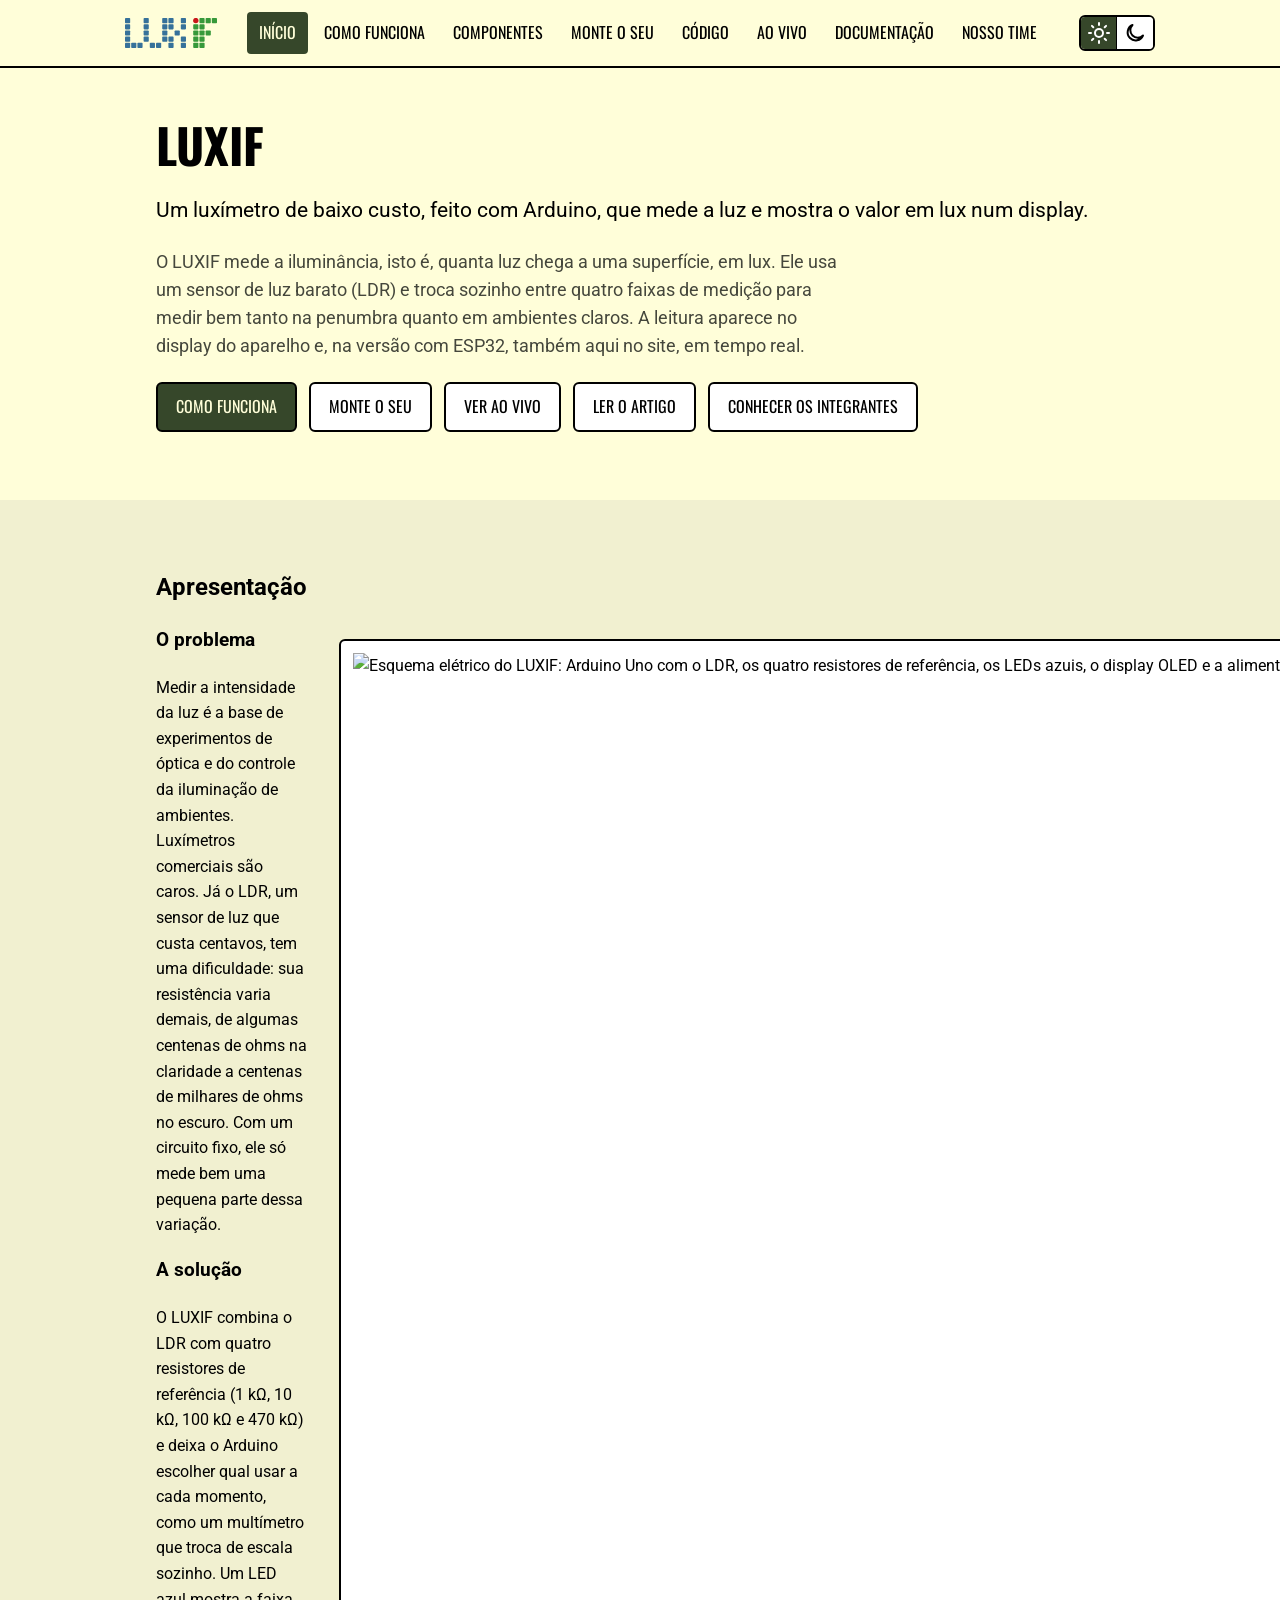
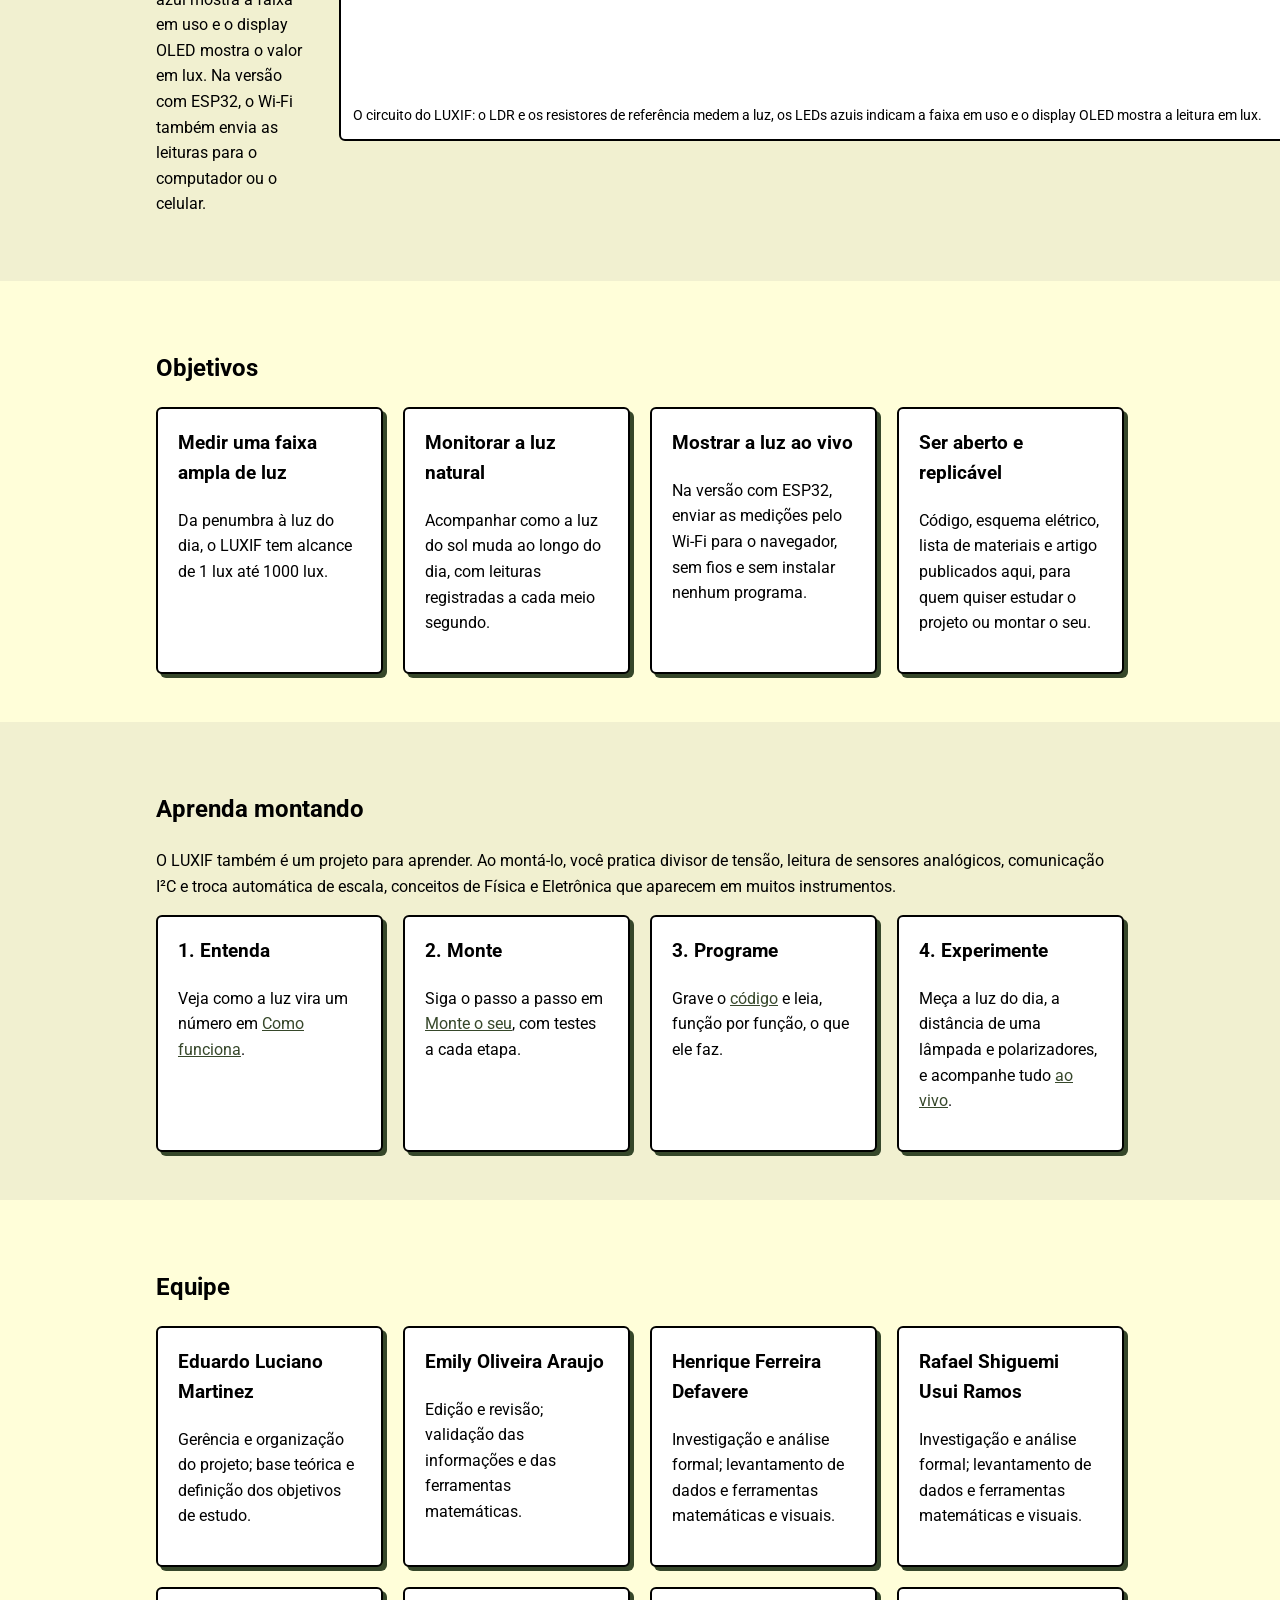
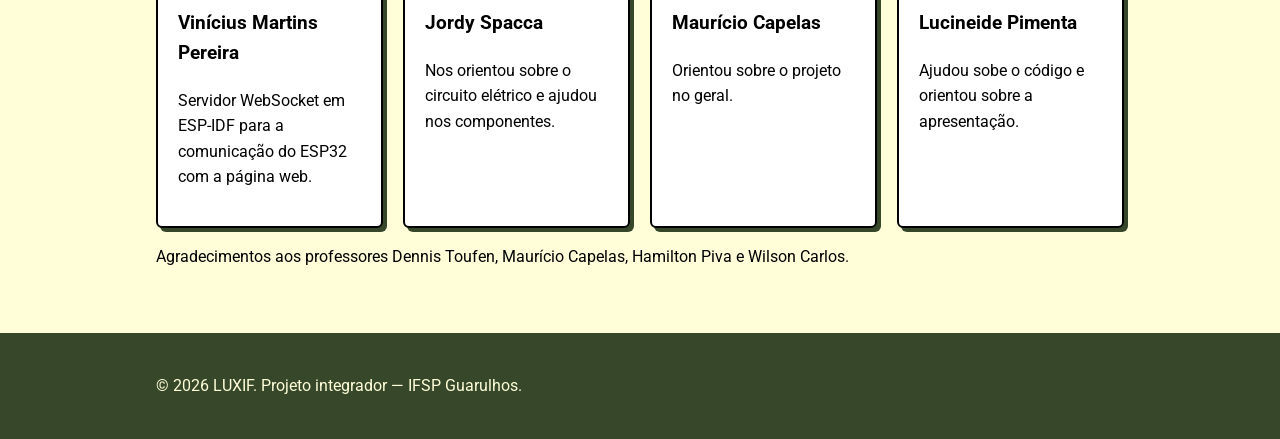
==== index.html @ e8ebfc52 "Adiciona toma claro e escuro" ====
<!DOCTYPE html>
<html lang="pt-BR">
<head>
    <meta charset="UTF-8">
    <meta name="viewport" content="width=device-width, initial-scale=1">
	<title>LUXIF</title>

    <link rel="icon" href="icones/icone.png" type="image/png">
	<link href="https://fonts.googleapis.com/css2?family=Oswald:wght@500;700&amp;family=Roboto:wght@400;700&amp;display=swap" rel="stylesheet">
    <link rel="stylesheet" href="css/style.css">
	<script src="js/tema.js"></script>
</head>
<body>
    <header>
        <div class="painel">
            <a href="index.html"><img class="logo" src="imagens/logo.svg" alt="Logo LUXIF — página inicial"></a>
            <nav>
                <ul>
                    <li><a href="index.html" aria-current="page">Início</a></li>
                    <li><a href="paginas/funcionamento.html">Como funciona</a></li>
                    <li><a href="paginas/componentes.html">Componentes</a></li>
                    <li><a href="paginas/montagem.html">Monte o seu</a></li>
                    <li><a href="paginas/codigo.html">Código</a></li>
                    <li><a href="paginas/ao-vivo.html">Ao vivo</a></li>
                    <li><a href="paginas/documentacao.html">Documentação</a></li>
                    <li><a href="paginas/equipe.html">Nosso time</a></li>
                </ul>
            </nav>
			<div class="ferramentas">
				<div class="seletor-tema" role="group" aria-label="Tema do site">
					<button type="button" data-escolha="claro" aria-pressed="true" aria-label="Tema claro" title="Tema claro"><img src="icones/claro.svg" alt="" class="icone"></button>	
					<button type="button" data-escolha="escuro" aria-pressed="false" aria-label="Tema escuro" title="Tema escuro"><img src="icones/escuro.svg" alt="" class="icone"></button>				
				</div>
			</div>
        </div>
    </header>

    <main>
        <section class="abertura">
			<div class="container">
				<h1>LUXIF</h1>
				<p class="subtitulo">Um luxímetro de baixo custo, feito com Arduino, que mede a luz e mostra o valor em lux num display.</p>
				<p class="introducao">O LUXIF mede a iluminância, isto é, quanta luz chega a uma superfície, em lux. Ele usa um sensor de luz barato (LDR) e troca sozinho entre quatro faixas de medição para medir bem tanto na penumbra quanto em ambientes claros. A leitura aparece no display do aparelho e, na versão com ESP32, também aqui no site, em tempo real.</p>
				<p>
					<a class="botao" href="paginas/funcionamento.html">Como funciona</a>
					<a class="botao secundario" href="paginas/montagem.html">Monte o seu</a>
					<a class="botao secundario" href="paginas/ao-vivo.html">Ver ao vivo</a>
					<a class="botao secundario" href="paginas/documentacao.html">Ler o artigo</a>
                    <a class="botao secundario" href="paginas/equipe.html">Conhecer os integrantes</a>
				</p>
			</div>
		</section>

		<section id="apresentacao">
			<div class="container duas-colunas">
				<div>
					<h2>Apresentação</h2>
					<h3>O problema</h3>
					<p>Medir a intensidade da luz é a base de experimentos de óptica e do controle da iluminação de ambientes. Luxímetros comerciais são caros. Já o LDR, um sensor de luz que custa centavos, tem uma dificuldade: sua resistência varia demais, de algumas centenas de ohms na claridade a centenas de milhares de ohms no escuro. Com um circuito fixo, ele só mede bem uma pequena parte dessa variação.</p>
					<h3>A solução</h3>
					<p>O LUXIF combina o LDR com quatro resistores de referência (1 kΩ, 10 kΩ, 100 kΩ e 470 kΩ) e deixa o Arduino escolher qual usar a cada momento, como um multímetro que troca de escala sozinho. Um LED azul mostra a faixa em uso e o display OLED mostra o valor em lux. Na versão com ESP32, o Wi-Fi também envia as leituras para o computador ou o celular.</p>
				</div>
				<figure>
					<img src="imagens/esquema-eletrico.png" alt="Esquema elétrico do LUXIF: Arduino Uno com o LDR, os quatro resistores de referência, os LEDs azuis, o display OLED e a alimentação por bateria de 9 V." width="1271" height="1043">
					<figcaption>O circuito do LUXIF: o LDR e os resistores de referência medem a luz, os LEDs azuis indicam a faixa em uso e o display OLED mostra a leitura em lux.</figcaption>
				</figure>
			</div>
		</section>

        <section id="objetivos">
			<div class="container">
				<h2>Objetivos</h2>
				<div class="grade">
					<article class="cartao">
						<h3>Medir uma faixa ampla de luz</h3>
						<p>Da penumbra à luz do dia, o LUXIF tem alcance de 1 lux até 1000 lux.</p>
					</article>
					<article class="cartao">
						<h3>Monitorar a luz natural</h3>
						<p>Acompanhar como a luz do sol muda ao longo do dia, com leituras registradas a cada meio segundo.</p>
					</article>
					<article class="cartao">
						<h3>Mostrar a luz ao vivo</h3>
						<p>Na versão com ESP32, enviar as medições pelo Wi-Fi para o navegador, sem fios e sem instalar nenhum programa.</p>
					</article>
					<article class="cartao">
						<h3>Ser aberto e replicável</h3>
						<p>Código, esquema elétrico, lista de materiais e artigo publicados aqui, para quem quiser estudar o projeto ou montar o seu.</p>
					</article>
				</div>
			</div>
		</section>

		<section id="aprenda">
			<div class="container">
				<h2>Aprenda montando</h2>
				<p>O LUXIF também é um projeto para aprender. Ao montá-lo, você pratica divisor de tensão, leitura de sensores analógicos, comunicação I²C e troca automática de escala, conceitos de Física e Eletrônica que aparecem em muitos instrumentos.</p>
				<div class="grade">
					<article class="cartao">
						<h3>1. Entenda</h3>
						<p>Veja como a luz vira um número em <a href="paginas/funcionamento.html">Como funciona</a>.</p>
					</article>
					<article class="cartao">
						<h3>2. Monte</h3>
						<p>Siga o passo a passo em <a href="paginas/montagem.html">Monte o seu</a>, com testes a cada etapa.</p>
					</article>
					<article class="cartao">
						<h3>3. Programe</h3>
						<p>Grave o <a href="paginas/codigo.html">código</a> e leia, função por função, o que ele faz.</p>
					</article>
					<article class="cartao">
						<h3>4. Experimente</h3>
						<p>Meça a luz do dia, a distância de uma lâmpada e polarizadores, e acompanhe tudo <a href="paginas/ao-vivo.html">ao vivo</a>.</p>
					</article>
				</div>
			</div>
		</section>

		<section id="equipe">
			<div class="container">
				<h2>Equipe</h2>
				<div class="grade">
					<article class="cartao">
						<h3>Eduardo Luciano Martinez</h3>
						<p>Gerência e organização do projeto; base teórica e definição dos objetivos de estudo.</p>
					</article>
					<article class="cartao">
						<h3>Emily Oliveira Araujo</h3>
						<p>Edição e revisão; validação das informações e das ferramentas matemáticas.</p>
					</article>
					<article class="cartao">
						<h3>Henrique Ferreira Defavere</h3>
						<p>Investigação e análise formal; levantamento de dados e ferramentas matemáticas e visuais.</p>
					</article>
					<article class="cartao">
						<h3>Rafael Shiguemi Usui Ramos</h3>
						<p>Investigação e análise formal; levantamento de dados e ferramentas matemáticas e visuais.</p>
					</article>
					<article class="cartao">
						<h3>Vinícius Martins Pereira</h3>
						<p>Servidor WebSocket em ESP-IDF para a comunicação do ESP32 com a página web.</p>
					</article>
                    <article class="cartao">
						<h3>Jordy Spacca</h3>
						<p>Nos orientou sobre o circuito elétrico e ajudou nos componentes.</p>
					</article>
					<article class="cartao">
						<h3>Maurício Capelas</h3>
						<p>Orientou sobre o projeto no geral.</p>
					</article>
					<article class="cartao">
						<h3>Lucineide Pimenta</h3>
						<p>Ajudou sobe o código e orientou sobre a apresentação.</p>
					</article>
				</div>
				<p>Agradecimentos aos professores Dennis Toufen, Maurício Capelas, Hamilton Piva e Wilson Carlos.</p>
			</div>
			
		</section>
    </main>

    <footer>
		<div class="container">
			<p>&copy; 2026 LUXIF. Projeto integrador — IFSP Guarulhos.</p>
		</div>
	</footer>
</body>
</html>
---- css/style.css ----
:root {
	--principal: #8D95C7;   /* roxo azulado claro */
	--secundaria: #A5C78D;  /* verde claro */
	--destaque: #36472A;    /* verde escuro: links e botões */
	--fundo: #FFFED9;       /* amarelo claro */
	--texto: #000000;
	--fonte-titulo: "Oswald", sans-serif;
	--fonte-texto: "Roboto", sans-serif;

	--superficie: #FFFFFF;
	--fundo-alternado: #F1F0D0;
	--borda: #000000;
	--texto-suave: #45473C;
	--sobre-destaque: #FFFED9;
	--rodape-fundo: #36472A;
	--rodape-texto: #FFFED9;
	--alerta: #B3261E;

	color-scheme: light;
}

:root[data-tema="escuro"] {
	--principal: #A9B0DD;
	--secundaria: #A5C78D;
	--destaque: #B9D9A2;
	--fundo: #16180F;
	--texto: #F2F1DC;

	--superficie: #20231A;
	--fundo-alternado: #1B1D14;
	--borda: #5C604E;
	--texto-suave: #C4C3AE;
	--sobre-destaque: #16180F;
	--rodape-fundo: #0E100A;
	--rodape-texto: #F2F1DC;
	--alerta: #FF8A80;

	color-scheme: dark;
}

*,
*::before,
*::after {
    box-sizing: border-box;
}

body {
	margin: 0;
	background: var(--fundo);
	color: var(--texto);
	font-family: var(--fonte-texto);
	line-height: 1.6;
	transition: background-color .4s, color .4s;
}

h1 {
	font-family: var(--fonte-titulo);
	line-height: 1.2;
}

a {
	color: var(--destaque);
}

img {
	max-width: 100%;
	height: auto;
}

:focus-visible {
	outline: 3px solid var(--principal);
	outline-offset: 2px;
}

section {
	padding: 48px 0;
}

.container {
	max-width: 1000px;
	margin: 0 auto;
	padding: 0 16px;
}

section {
	padding: 48px 0;
}

section:nth-of-type(even) {
	background: var(--fundo-alternado);
}

/* Cabeçalho */

header {
	border-bottom: 2px solid var(--borda);
}

header .painel {
	display: flex;
	flex-wrap: wrap;
	align-items: center;
	width: fit-content;
	min-width: 1000px;
	justify-content: space-between;
	gap: 30px;
	padding-top: 12px;
	padding-bottom: 12px;
	margin: 0 auto;
}

.logo {
	display: block;
	height: 30px;
	width: auto;
}

nav ul {
	display: flex;
	flex-wrap: wrap;
	gap: 4px;
	list-style: none;
	margin: 0;
	padding: 0;
}

nav a {
	display: block;
	padding: 8px 12px;
	border-radius: 4px;
	font-family: var(--fonte-titulo);
	text-transform: uppercase;
	text-decoration: none;
	color: var(--texto);
}

nav a:hover {
	background: var(--principal);
	color: #000000;
}

nav a[aria-current="page"] {
	background: var(--destaque);
	color: var(--sobre-destaque);
}


.ferramentas {
	display: flex;
	align-items: center;
	gap: 10px;
}

.icone { 
	width: 1.5rem; 
	height: 1.5rem; 
	display: block; 
}

[data-tema="escuro"] [data-escolha="escuro"] .icone {
  filter: invert(1);
}

.indicador-luxif {
	display: inline-flex;
	align-items: center;
	gap: 6px;
	padding: 4px 10px;
	border: 2px solid var(--borda);
	border-radius: 999px;
	background: var(--superficie);
	color: var(--texto);
	font-size: .9rem;
	font-weight: 700;
	text-decoration: none;
	white-space: nowrap;
}

.indicador-luxif[hidden] {
	display: none;
}

.indicador-luxif::before {
	content: "";
	width: 8px;
	height: 8px;
	border-radius: 50%;
	background: #2E8540;
}

.seletor-tema {
	display: inline-flex;
	border: 2px solid var(--borda);
	border-radius: 6px;
	overflow: hidden;
}

.seletor-tema button {
	display: grid;
	place-items: center;
	width: 36px;
	height: 32px;
	padding: 0;
	border: 0;
	border-right: 1px solid var(--borda);
	background: var(--superficie);
	color: var(--texto);
	cursor: pointer;
}

.seletor-tema button:last-child {
	border-right: 0;
}

.seletor-tema button[aria-pressed="true"] {
	background: var(--destaque);
	color: var(--sobre-destaque);
}

/* Rodapé */

footer {
	padding: 24px 0;
	background: var(--rodape-fundo);
	color: var(--rodape-texto);
}

footer a {
	color: var(--rodape-texto);
}

/* Conteudo das páginas */

.abertura h1 {
	font-size: 3rem;
	margin: 0 0 8px;
}

.subtitulo {
	font-size: 1.3rem;
}

.introducao {
	max-width: 70ch;
	color: var(--texto-suave);
	font-size: 1.1rem;
}

.botao {
	display: inline-block;
	padding: 10px 18px;
	margin: 4px 8px 4px 0;
	border: 2px solid var(--borda);
	border-radius: 6px;
	background: var(--destaque);
	color: var(--sobre-destaque);
	font-family: var(--fonte-titulo);
	font-size: 1rem;
	text-transform: uppercase;
	text-decoration: none;
	cursor: pointer;
}

.botao:hover {
	opacity: .55;
}

.botao.secundario {
	background: var(--superficie);
	color: var(--texto);
}

.botao.secundario:hover {
    opacity: .60;
    background-color: var(--principal);
}

.grade {
	display: grid;
	grid-template-columns: repeat(auto-fit, minmax(220px, 1fr));
	gap: 20px;
}

.cartao {
	background: var(--superficie);
	border: 2px solid var(--borda);
	border-radius: 6px;
	padding: 20px;
	box-shadow: 4px 4px 0 var(--destaque);
}

.cartao h3 {
	margin-top: 0;
}

.aviso {
	padding: 16px 20px;
	border: 2px solid var(--borda);
	border-left: 8px solid var(--principal);
	border-radius: 6px;
	background: var(--superficie);
}

.formula {
	padding: 16px;
	border: 2px dashed var(--borda);
	border-radius: 6px;
	background: var(--superficie);
	font-family: monospace;
	font-size: 1.2rem;
	text-align: center;
}

figure {
	margin: 0;
	padding: 12px;
	border: 2px solid var(--borda);
	border-radius: 6px;
	background: var(--superficie);
}

figure img {
	display: block;
	margin: 0 auto;
	background: #FFFFFF;
}

figcaption {
	margin-top: 8px;
	font-size: .9rem;
}

table {
	width: 100%;
	border-collapse: collapse;
	background: var(--superficie);
}

th,
td {
	padding: 10px 12px;
	border: 1px solid var(--borda);
	text-align: left;
	vertical-align: top;
}

thead th {
	background: var(--principal);
	color: #000000;
	font-family: var(--fonte-titulo);
}

pre {
	padding: 16px;
	border-radius: 6px;
	background: #1E2219;
	color: #EEF0E4;
	line-height: 1.5;
}

/* Responsividade */

.duas-colunas {
	display: grid;
	grid-template-columns: 1fr 1fr;
	gap: 32px;
	align-items: center;
}

@media (max-width: 800px) {
	nav {
		order: 3;
		width: 100%;
	}

	.duas-colunas {
		grid-template-columns: minmax(0, 1fr);
	}

	.abertura h1 {
		font-size: 2.2rem;
	}
}
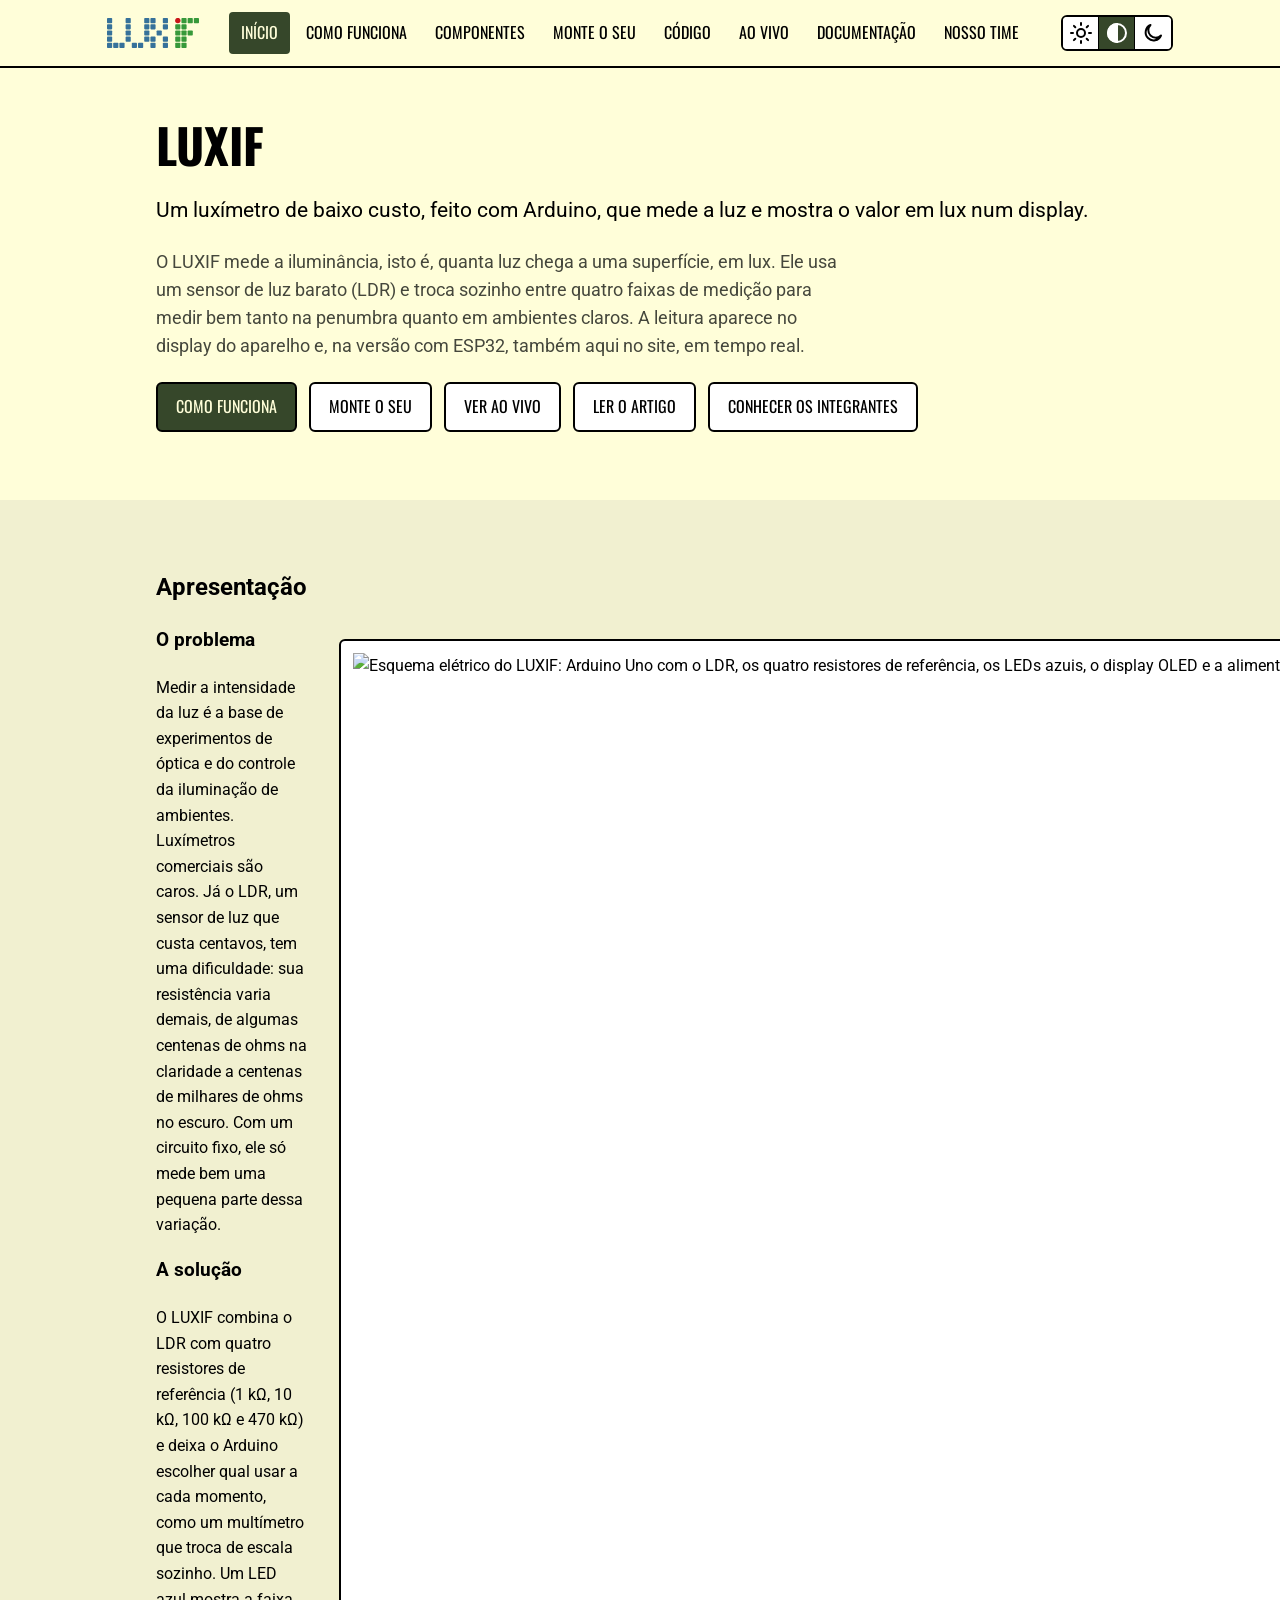
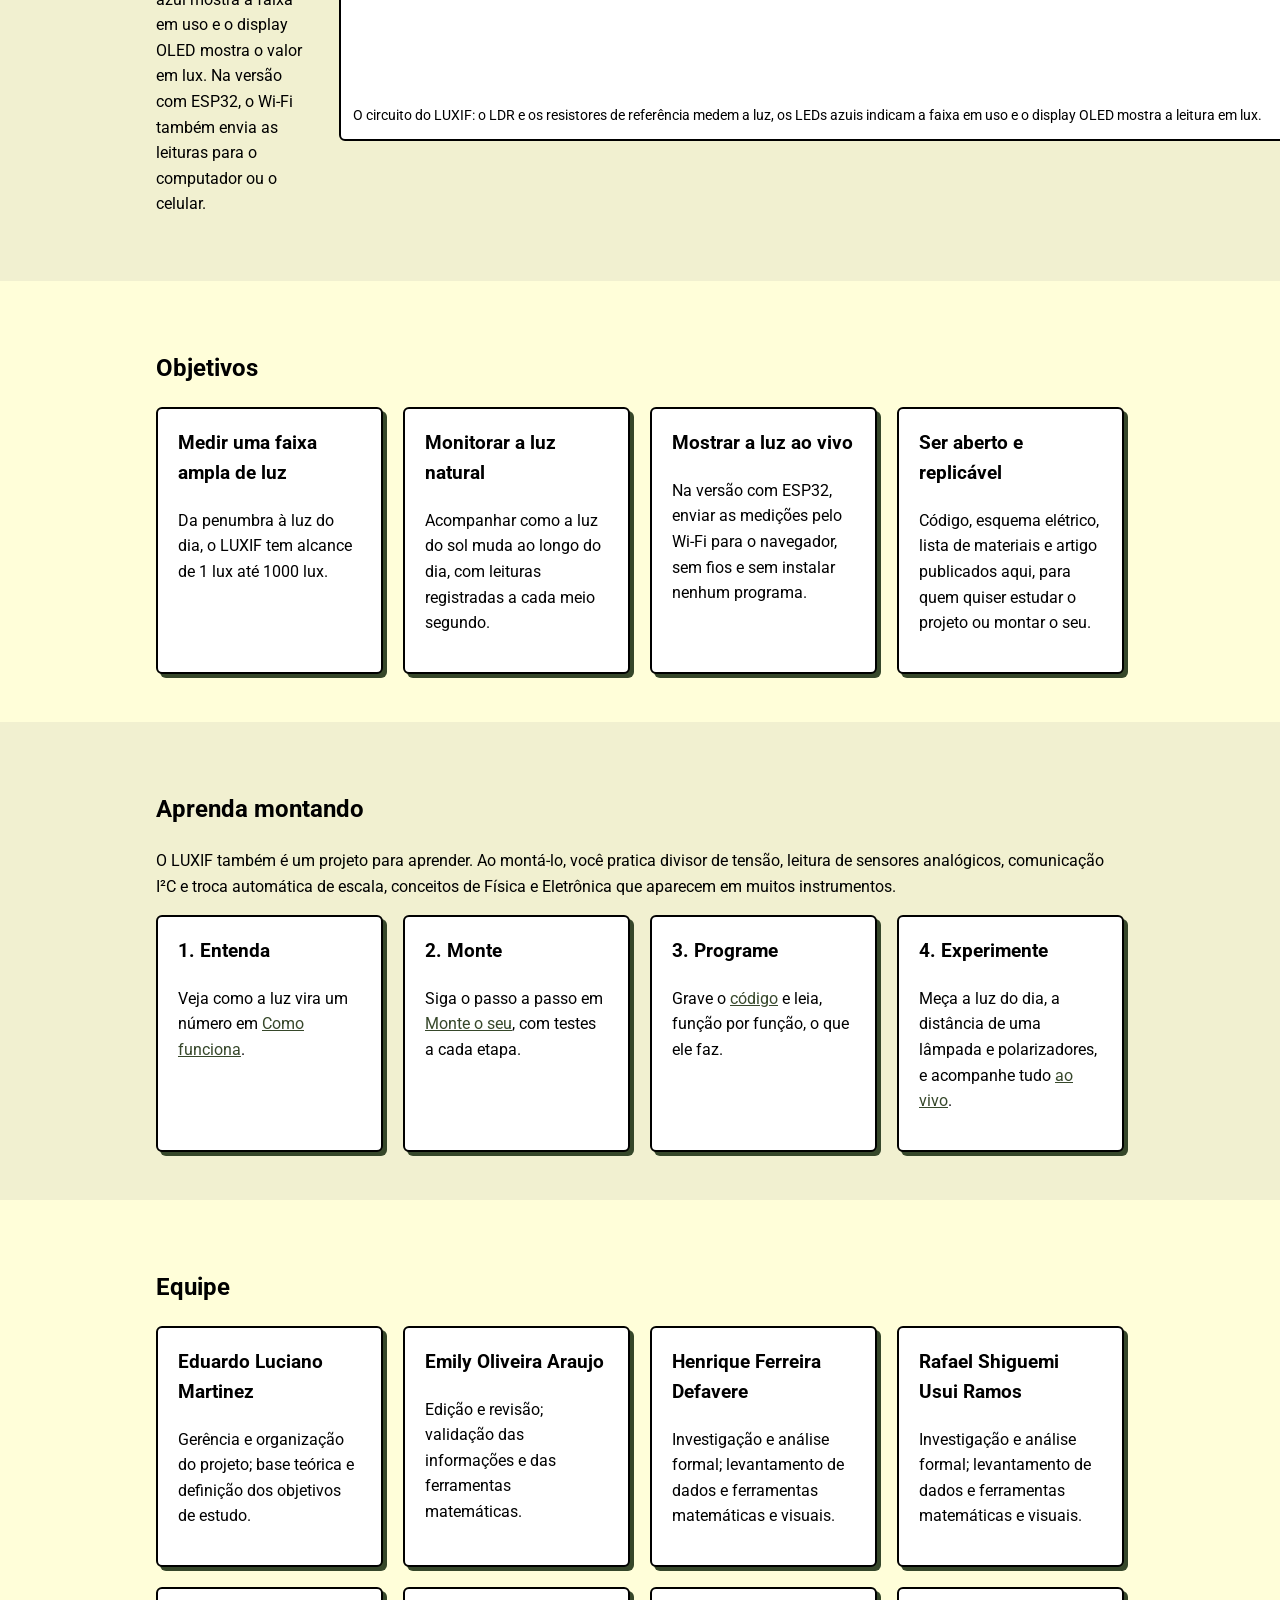
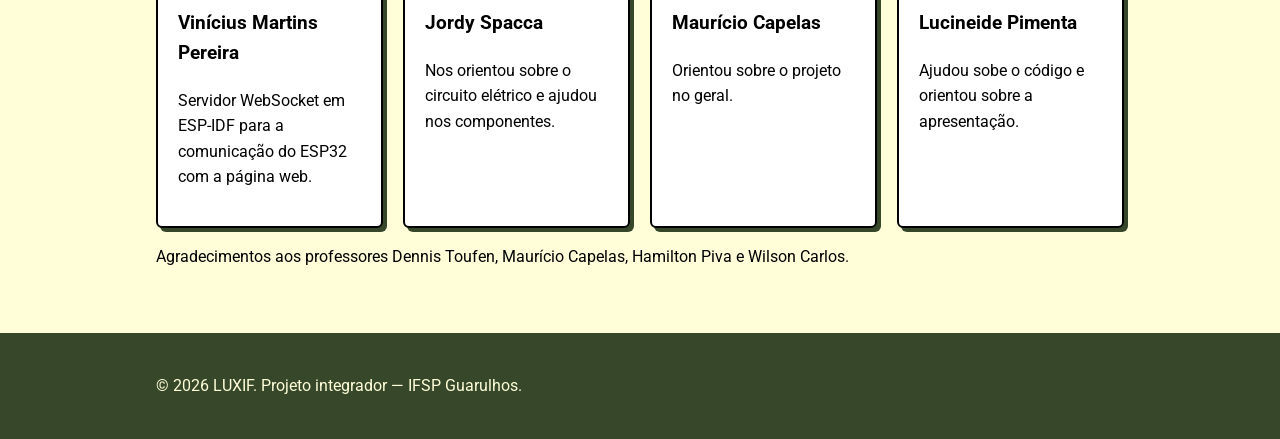
==== commit 3d30b5f5: "Adiciona conecção via broker" ====
--- a/index.html
+++ b/index.html
@@ -27,8 +27,10 @@
                 </ul>
             </nav>
 			<div class="ferramentas">
+				<a class="indicador-luxif" href="paginas/ao-vivo.html" title="Leitura atual do LUXIF" hidden><span></span></a>
 				<div class="seletor-tema" role="group" aria-label="Tema do site">
-					<button type="button" data-escolha="claro" aria-pressed="true" aria-label="Tema claro" title="Tema claro"><img src="icones/claro.svg" alt="" class="icone"></button>	
+					<button type="button" data-escolha="claro" aria-pressed="false" aria-label="Tema claro" title="Tema claro"><img src="icones/claro.svg" alt="" class="icone"></button>
+					<button type="button" data-escolha="auto" aria-pressed="true" aria-label="Tema auto" title="Tema auto"><img src="icones/auto.svg" alt="" class="icone"></button>	
 					<button type="button" data-escolha="escuro" aria-pressed="false" aria-label="Tema escuro" title="Tema escuro"><img src="icones/escuro.svg" alt="" class="icone"></button>				
 				</div>
 			</div>
@@ -164,5 +166,6 @@
 			<p>&copy; 2026 LUXIF. Projeto integrador — IFSP Guarulhos.</p>
 		</div>
 	</footer>
+	<script src="js/luxif.js"></script>
 </body>
 </html>
--- a/css/style.css
+++ b/css/style.css
@@ -14,7 +14,6 @@
 	--sobre-destaque: #FFFED9;
 	--rodape-fundo: #36472A;
 	--rodape-texto: #FFFED9;
-	--alerta: #B3261E;
 
 	color-scheme: light;
 }
@@ -33,7 +32,6 @@
 	--sobre-destaque: #16180F;
 	--rodape-fundo: #0E100A;
 	--rodape-texto: #F2F1DC;
-	--alerta: #FF8A80;
 
 	color-scheme: dark;
 }
@@ -157,8 +155,10 @@
 	display: block; 
 }
 
-[data-tema="escuro"] [data-escolha="escuro"] .icone {
-  filter: invert(1);
+/* Os SVGs são pretos. Botão ativo tem fundo escuro no tema claro e claro no tema escuro; o inativo é o contrário. */
+[data-tema="claro"] button[aria-pressed="true"] .icone,
+[data-tema="escuro"] button[aria-pressed="false"] .icone {
+	filter: invert(1);
 }
 
 .indicador-luxif {
@@ -358,6 +358,203 @@
 	line-height: 1.5;
 }
 
+
+.grafico {
+	background: var(--superficie);
+	border: 2px solid var(--borda);
+	border-radius: 6px;
+	padding: 24px;
+	box-shadow: 4px 4px 0 var(--destaque);
+}
+
+.conexao {
+	display: flex;
+	flex-wrap: wrap;
+	align-items: center;
+	gap: 8px;
+}
+
+.conexao > label,
+.campo-endereco label,
+.modos legend {
+	width: 100%;
+	padding: 0;
+	font-family: var(--fonte-titulo);
+	text-transform: uppercase;
+}
+
+.modos {
+	display: flex;
+	flex-wrap: wrap;
+	gap: 6px 20px;
+	width: 100%;
+	margin: 0 0 8px;
+	padding: 0;
+	border: 0;
+}
+
+.modos label {
+	display: inline-flex;
+	align-items: center;
+	gap: 6px;
+	cursor: pointer;
+}
+
+input[type="radio"] {
+	width: 18px;
+	height: 18px;
+	accent-color: var(--destaque);
+}
+
+.campo-endereco {
+	display: flex;
+	flex-wrap: wrap;
+	gap: 8px;
+	width: 100%;
+}
+
+.campo-endereco[hidden] {
+	display: none;
+}
+
+input[type="text"] {
+	flex: 1;
+	min-width: 220px;
+	min-height: 44px;
+	padding: 8px 12px;
+	border: 2px solid var(--borda);
+	border-radius: 6px;
+	background: var(--fundo);
+	color: var(--texto);
+	font: inherit;
+}
+
+.estado {
+	display: flex;
+	align-items: center;
+	gap: 8px;
+	margin: 16px 0 0;
+	color: var(--texto-suave);
+}
+
+.estado::before {
+	content: "";
+	flex: none;
+	width: 12px;
+	height: 12px;
+	border: 2px solid var(--borda);
+	border-radius: 50%;
+	background: #9A9A9A;
+}
+
+.estado[data-estado="conectado"]::before {
+	background: #2E8540;
+}
+
+.estado[data-estado="simulando"]::before {
+	background: #F2B705;
+}
+
+.estado[data-estado="conectando"]::before,
+.estado[data-estado="aguardando"]::before {
+	background: #8D95C7;
+}
+
+.estado[data-estado="erro"] {
+	color: var(--alerta);
+}
+
+.estado[data-estado="erro"]::before {
+	background: var(--alerta);
+}
+
+.leitura-principal {
+	margin: 24px 0 4px;
+	font-family: var(--fonte-titulo);
+	font-size: clamp(3rem, 12vw, 5rem);
+	line-height: 1;
+}
+
+.leitura-principal small {
+	font-size: .4em;
+	color: var(--texto-suave);
+}
+
+.nivel-luz {
+	margin: 0 0 20px;
+	color: var(--texto-suave);
+	font-size: 1.1rem;
+}
+
+.leituras {
+	display: grid;
+	grid-template-columns: repeat(auto-fit, minmax(130px, 1fr));
+	gap: 12px;
+}
+
+.leituras div {
+	padding: 10px 14px;
+	border: 2px solid var(--borda);
+	border-radius: 6px;
+	background: var(--fundo);
+}
+
+.leituras span {
+	display: block;
+	font-size: .8rem;
+	text-transform: uppercase;
+	color: var(--texto-suave);
+}
+
+.leituras strong {
+	font-size: 1.3rem;
+}
+
+.historico {
+	display: flex;
+	align-items: flex-end;
+	gap: 3px;
+	height: 140px;
+	margin-top: 20px;
+	padding: 8px;
+	border: 2px solid var(--borda);
+	border-radius: 6px;
+	background: var(--fundo);
+}
+
+.historico span {
+	flex: 1;
+	min-height: 2px;
+	border-radius: 2px 2px 0 0;
+	background: var(--principal);
+}
+
+.historico span.atual {
+	background: var(--destaque);
+}
+
+.legenda-historico {
+	display: flex;
+	justify-content: space-between;
+	margin: 6px 0 0;
+	font-size: .85rem;
+	color: var(--texto-suave);
+}
+
+.registro {
+	max-height: 220px;
+	overflow-y: auto;
+	margin-top: 12px;
+	font-size: .85rem;
+}
+
+details summary {
+	cursor: pointer;
+	font-family: var(--fonte-titulo);
+	text-transform: uppercase;
+}
+
+
 /* Responsividade */
 
 .duas-colunas {
@@ -380,4 +577,8 @@
 	.abertura h1 {
 		font-size: 2.2rem;
 	}
-}+}
+
+.tabela-rolagem {
+	overflow-x: auto;
+}
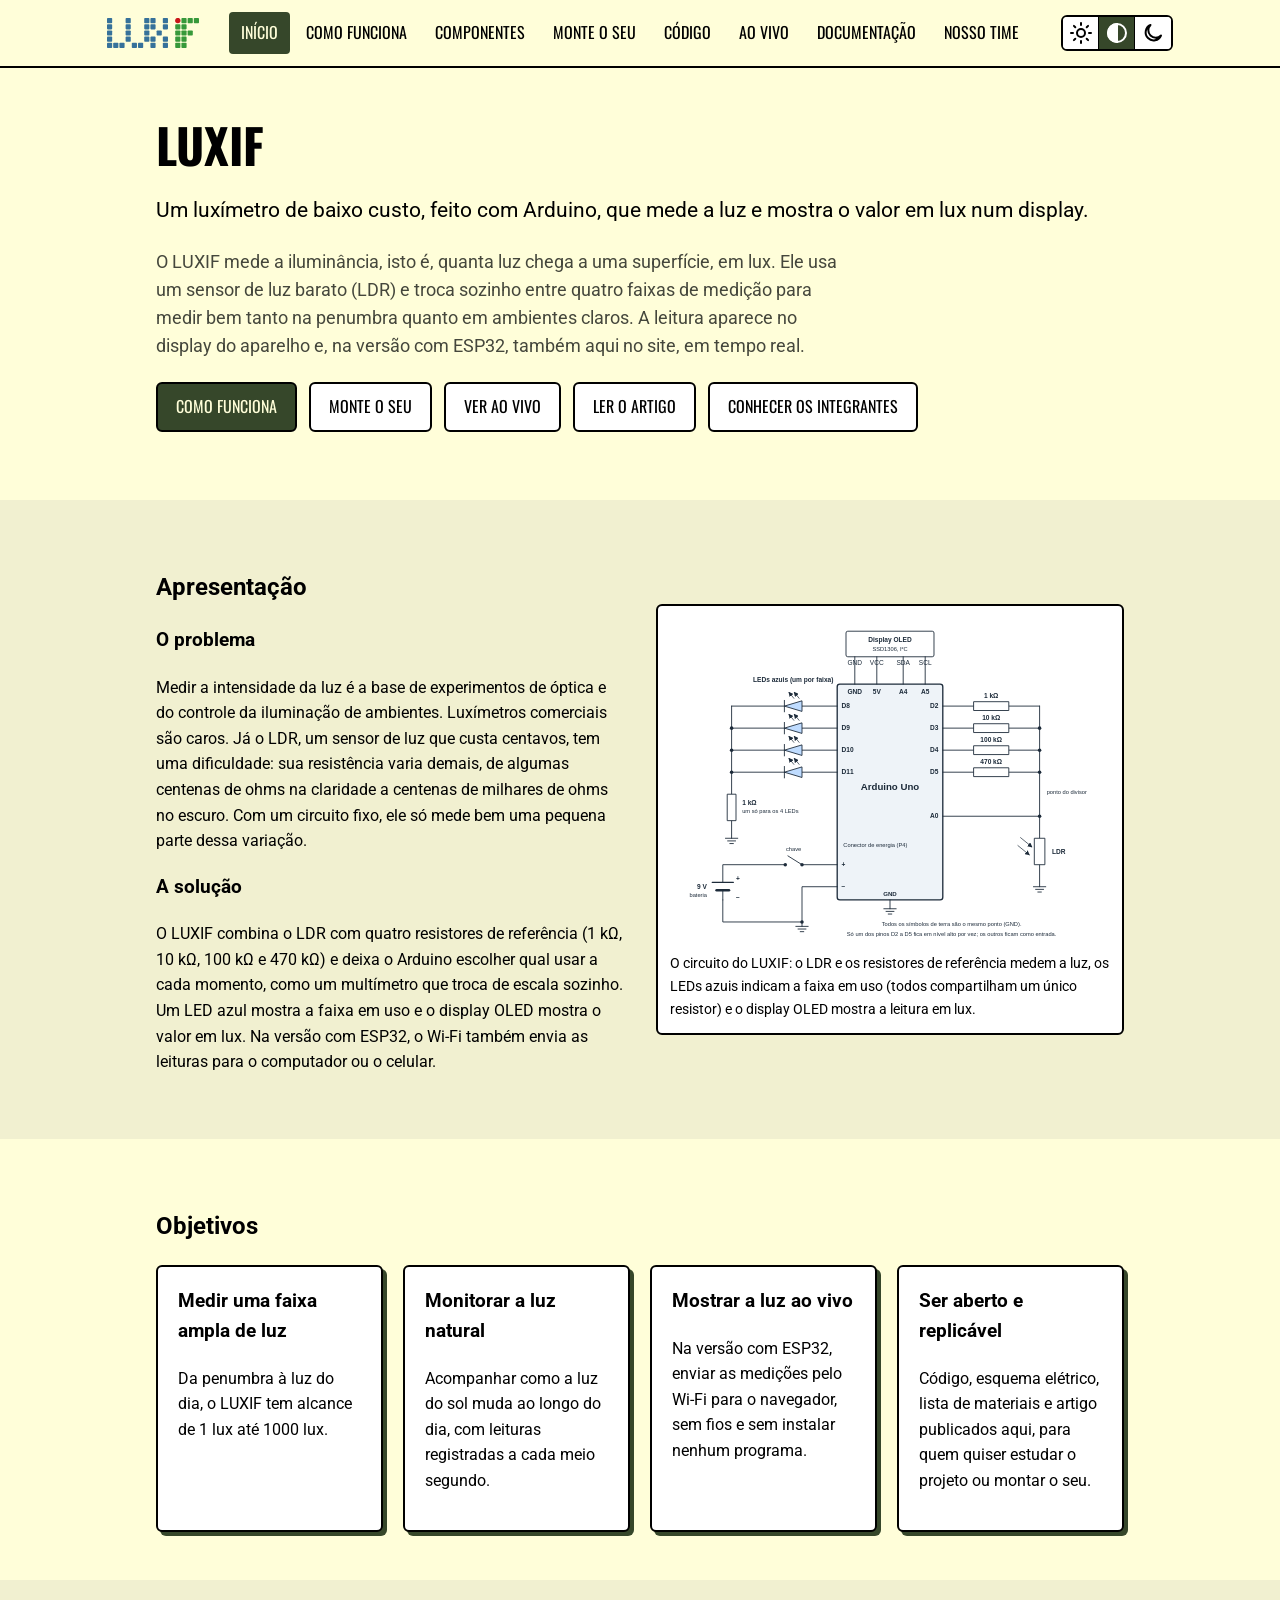
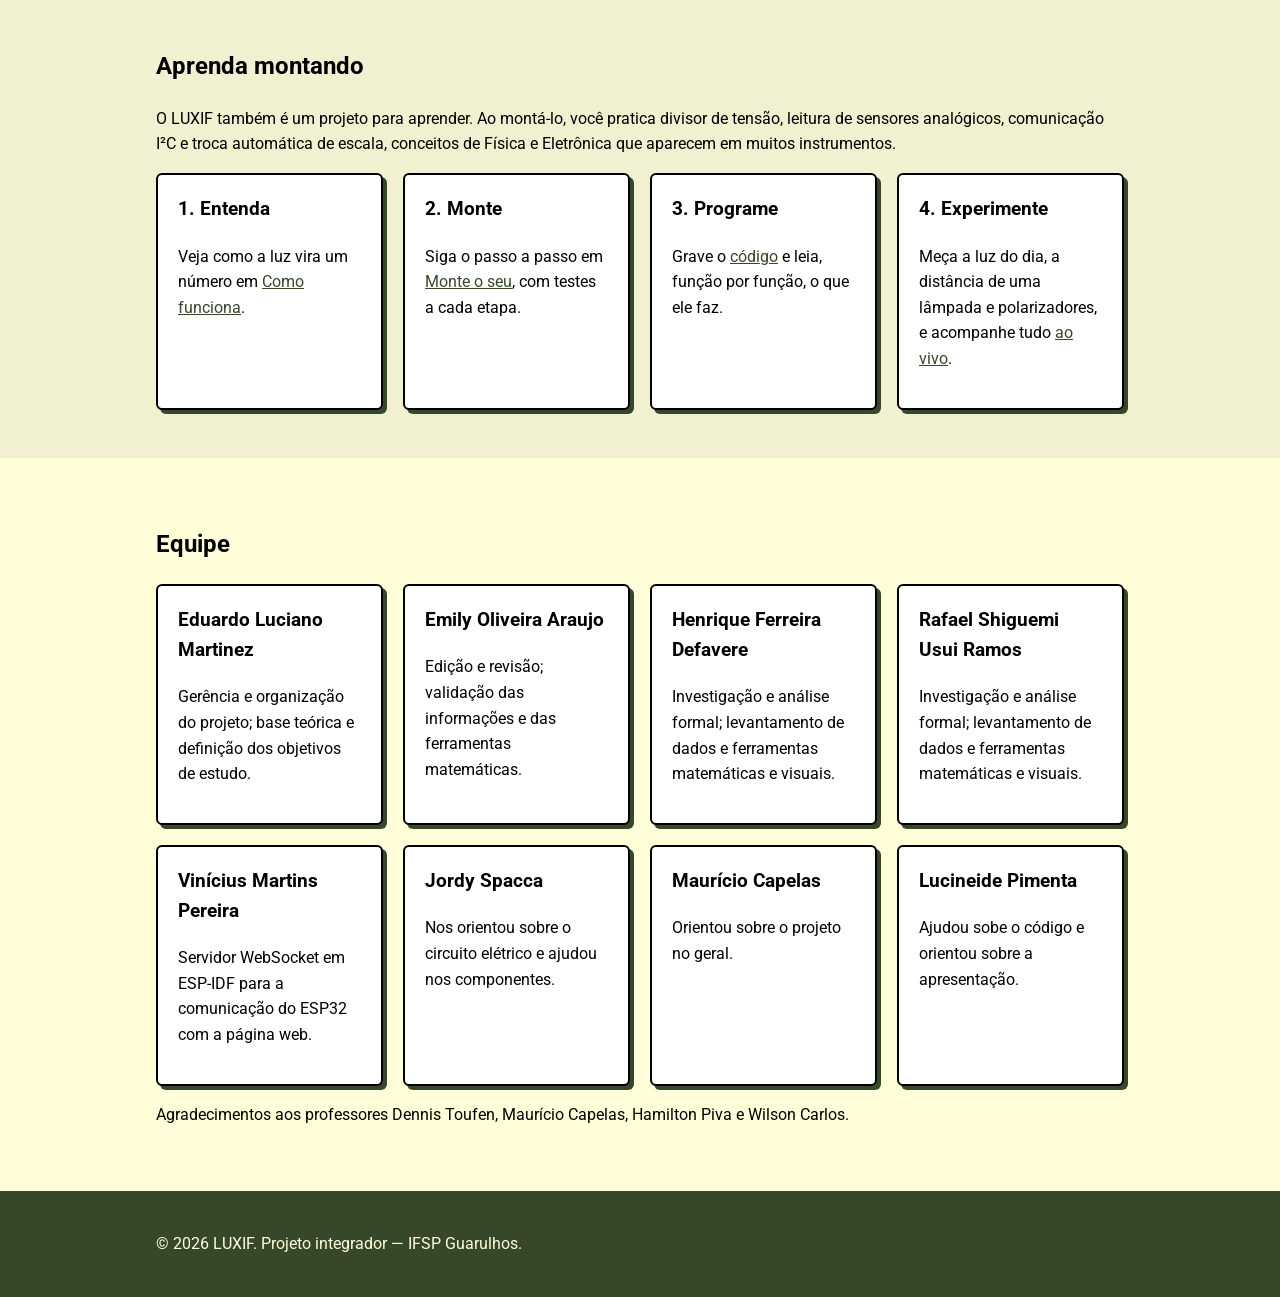
==== commit 0aae9a72: "Atualiza o circuito" ====
--- a/index.html
+++ b/index.html
@@ -63,8 +63,8 @@
 					<p>O LUXIF combina o LDR com quatro resistores de referência (1 kΩ, 10 kΩ, 100 kΩ e 470 kΩ) e deixa o Arduino escolher qual usar a cada momento, como um multímetro que troca de escala sozinho. Um LED azul mostra a faixa em uso e o display OLED mostra o valor em lux. Na versão com ESP32, o Wi-Fi também envia as leituras para o computador ou o celular.</p>
 				</div>
 				<figure>
-					<img src="imagens/esquema-eletrico.png" alt="Esquema elétrico do LUXIF: Arduino Uno com o LDR, os quatro resistores de referência, os LEDs azuis, o display OLED e a alimentação por bateria de 9 V." width="1271" height="1043">
-					<figcaption>O circuito do LUXIF: o LDR e os resistores de referência medem a luz, os LEDs azuis indicam a faixa em uso e o display OLED mostra a leitura em lux.</figcaption>
+					<img src="imagens/esquema-eletrico.svg" alt="Esquema elétrico do LUXIF: Arduino Uno com o LDR, os quatro resistores de referência, os LEDs azuis com um resistor único, o display OLED e a alimentação por bateria de 9 V." width="1000" height="740">
+					<figcaption>O circuito do LUXIF: o LDR e os resistores de referência medem a luz, os LEDs azuis indicam a faixa em uso (todos compartilham um único resistor) e o display OLED mostra a leitura em lux.</figcaption>
 				</figure>
 			</div>
 		</section>
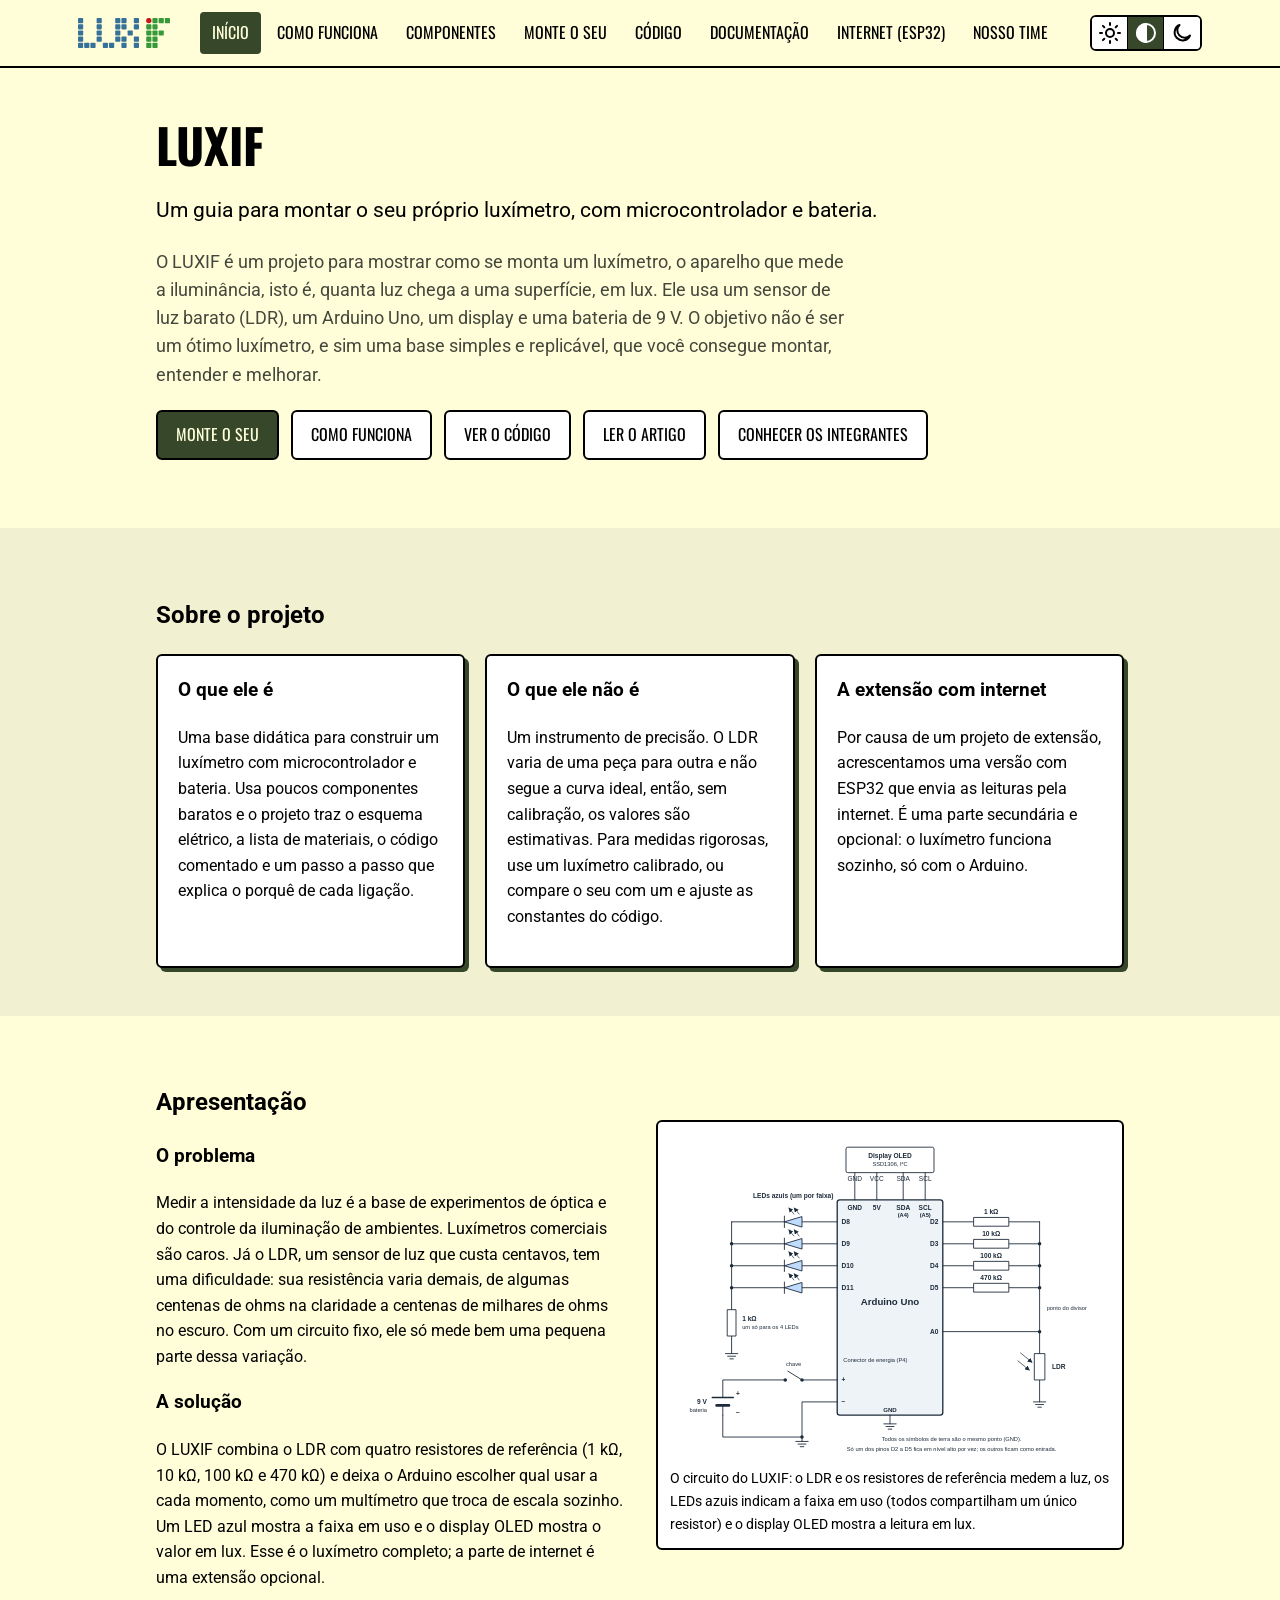
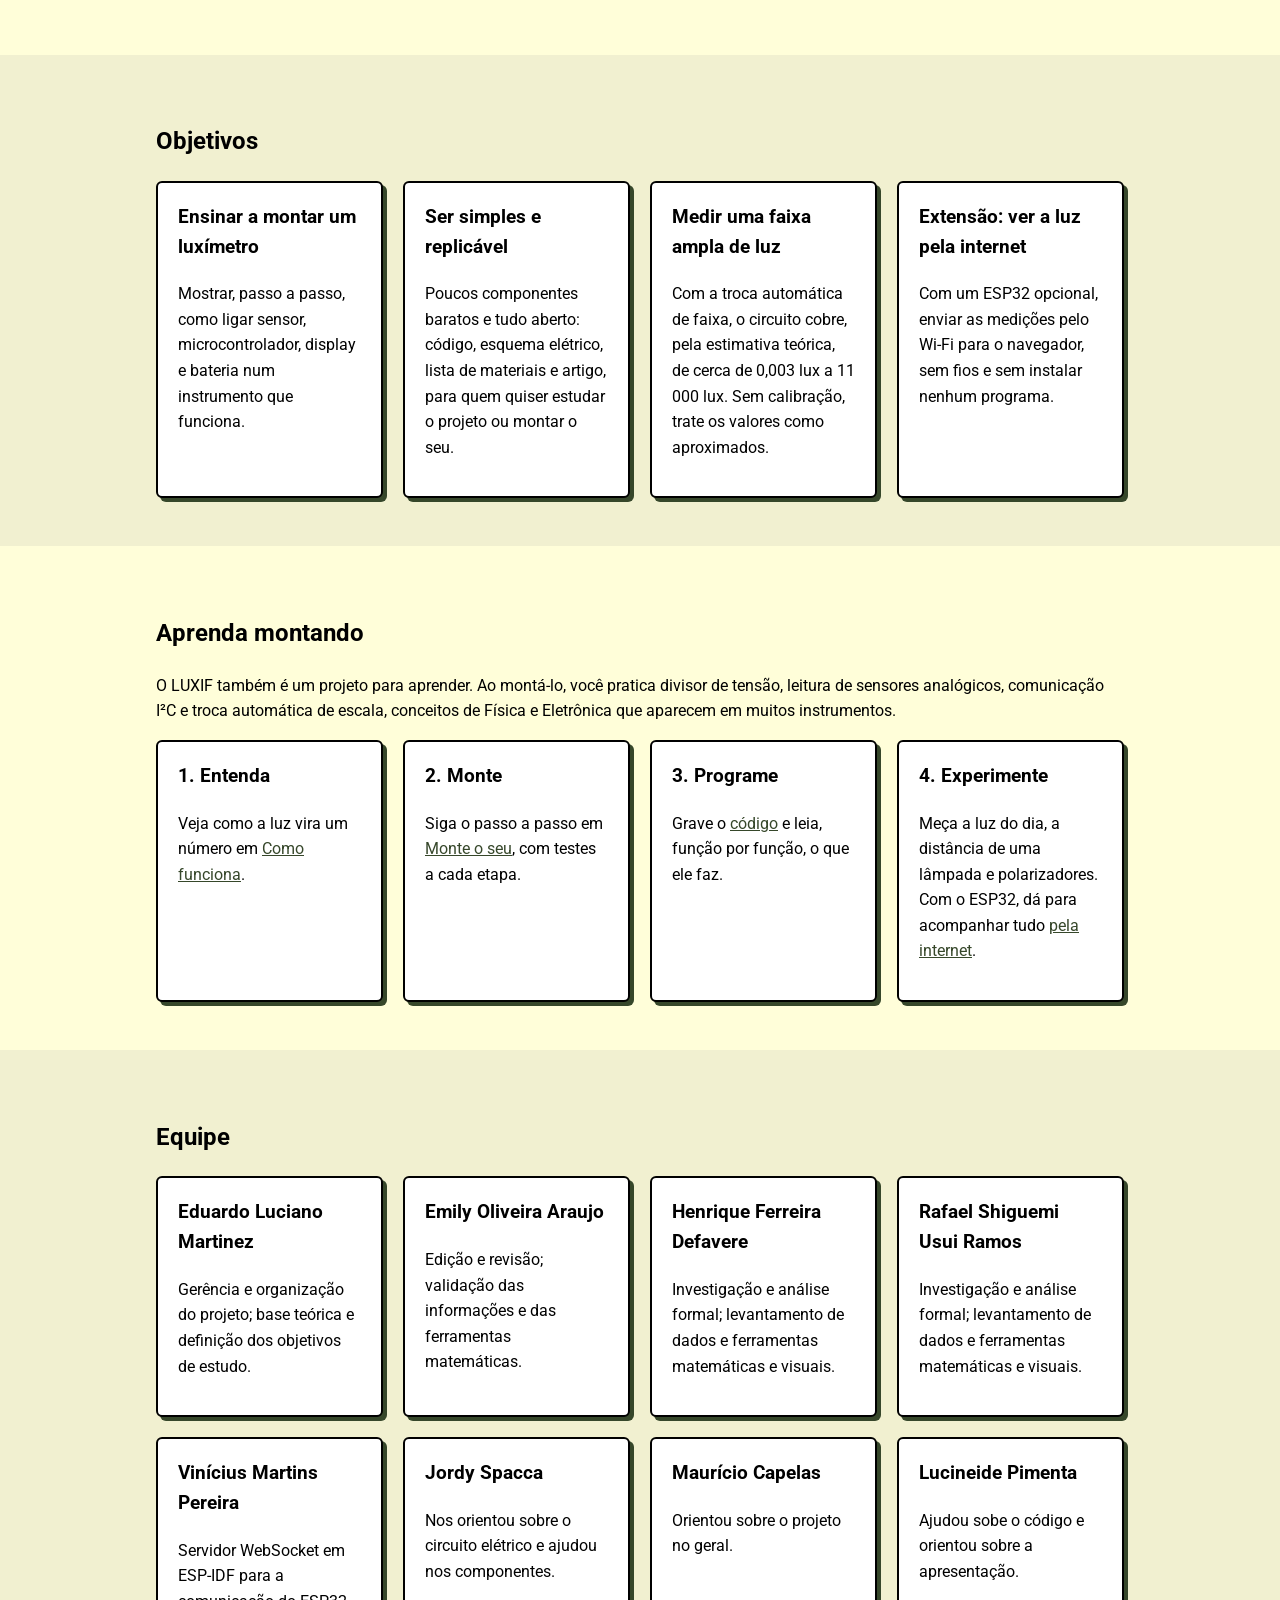
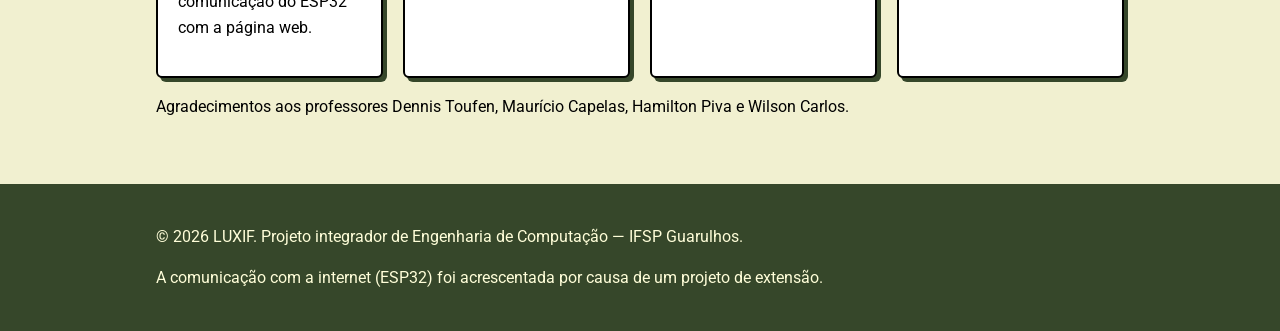
==== commit 62b0b191: "Clarifica o propósito do trabalho" ====
--- a/index.html
+++ b/index.html
@@ -3,7 +3,8 @@
 <head>
     <meta charset="UTF-8">
     <meta name="viewport" content="width=device-width, initial-scale=1">
-	<title>LUXIF</title>
+	<title>LUXIF — monte o seu luxímetro</title>
+    <meta name="description" content="LUXIF: um guia para montar um luxímetro simples e replicável, com LDR, microcontrolador e bateria. Esquema, lista de materiais, código e passo a passo.">
 
     <link rel="icon" href="icones/icone.png" type="image/png">
 	<link href="https://fonts.googleapis.com/css2?family=Oswald:wght@500;700&amp;family=Roboto:wght@400;700&amp;display=swap" rel="stylesheet">
@@ -21,8 +22,8 @@
                     <li><a href="paginas/componentes.html">Componentes</a></li>
                     <li><a href="paginas/montagem.html">Monte o seu</a></li>
                     <li><a href="paginas/codigo.html">Código</a></li>
-                    <li><a href="paginas/ao-vivo.html">Ao vivo</a></li>
                     <li><a href="paginas/documentacao.html">Documentação</a></li>
+                    <li><a href="paginas/ao-vivo.html">Internet (ESP32)</a></li>
                     <li><a href="paginas/equipe.html">Nosso time</a></li>
                 </ul>
             </nav>
@@ -41,15 +42,35 @@
         <section class="abertura">
 			<div class="container">
 				<h1>LUXIF</h1>
-				<p class="subtitulo">Um luxímetro de baixo custo, feito com Arduino, que mede a luz e mostra o valor em lux num display.</p>
-				<p class="introducao">O LUXIF mede a iluminância, isto é, quanta luz chega a uma superfície, em lux. Ele usa um sensor de luz barato (LDR) e troca sozinho entre quatro faixas de medição para medir bem tanto na penumbra quanto em ambientes claros. A leitura aparece no display do aparelho e, na versão com ESP32, também aqui no site, em tempo real.</p>
+				<p class="subtitulo">Um guia para montar o seu próprio luxímetro, com microcontrolador e bateria.</p>
+				<p class="introducao">O LUXIF é um projeto para mostrar como se monta um luxímetro, o aparelho que mede a iluminância, isto é, quanta luz chega a uma superfície, em lux. Ele usa um sensor de luz barato (LDR), um Arduino Uno, um display e uma bateria de 9 V. O objetivo não é ser um ótimo luxímetro, e sim uma base simples e replicável, que você consegue montar, entender e melhorar.</p>
 				<p>
-					<a class="botao" href="paginas/funcionamento.html">Como funciona</a>
-					<a class="botao secundario" href="paginas/montagem.html">Monte o seu</a>
-					<a class="botao secundario" href="paginas/ao-vivo.html">Ver ao vivo</a>
+					<a class="botao" href="paginas/montagem.html">Monte o seu</a>
+					<a class="botao secundario" href="paginas/funcionamento.html">Como funciona</a>
+					<a class="botao secundario" href="paginas/codigo.html">Ver o código</a>
 					<a class="botao secundario" href="paginas/documentacao.html">Ler o artigo</a>
                     <a class="botao secundario" href="paginas/equipe.html">Conhecer os integrantes</a>
 				</p>
+			</div>
+		</section>
+
+		<section id="proposito">
+			<div class="container">
+				<h2>Sobre o projeto</h2>
+				<div class="grade">
+					<article class="cartao">
+						<h3>O que ele é</h3>
+						<p>Uma base didática para construir um luxímetro com microcontrolador e bateria. Usa poucos componentes baratos e o projeto traz o esquema elétrico, a lista de materiais, o código comentado e um passo a passo que explica o porquê de cada ligação.</p>
+					</article>
+					<article class="cartao">
+						<h3>O que ele não é</h3>
+						<p>Um instrumento de precisão. O LDR varia de uma peça para outra e não segue a curva ideal, então, sem calibração, os valores são estimativas. Para medidas rigorosas, use um luxímetro calibrado, ou compare o seu com um e ajuste as constantes do código.</p>
+					</article>
+					<article class="cartao">
+						<h3>A extensão com internet</h3>
+						<p>Por causa de um projeto de extensão, acrescentamos uma versão com ESP32 que envia as leituras pela internet. É uma parte secundária e opcional: o luxímetro funciona sozinho, só com o Arduino.</p>
+					</article>
+				</div>
 			</div>
 		</section>
 
@@ -60,7 +81,7 @@
 					<h3>O problema</h3>
 					<p>Medir a intensidade da luz é a base de experimentos de óptica e do controle da iluminação de ambientes. Luxímetros comerciais são caros. Já o LDR, um sensor de luz que custa centavos, tem uma dificuldade: sua resistência varia demais, de algumas centenas de ohms na claridade a centenas de milhares de ohms no escuro. Com um circuito fixo, ele só mede bem uma pequena parte dessa variação.</p>
 					<h3>A solução</h3>
-					<p>O LUXIF combina o LDR com quatro resistores de referência (1 kΩ, 10 kΩ, 100 kΩ e 470 kΩ) e deixa o Arduino escolher qual usar a cada momento, como um multímetro que troca de escala sozinho. Um LED azul mostra a faixa em uso e o display OLED mostra o valor em lux. Na versão com ESP32, o Wi-Fi também envia as leituras para o computador ou o celular.</p>
+					<p>O LUXIF combina o LDR com quatro resistores de referência (1 kΩ, 10 kΩ, 100 kΩ e 470 kΩ) e deixa o Arduino escolher qual usar a cada momento, como um multímetro que troca de escala sozinho. Um LED azul mostra a faixa em uso e o display OLED mostra o valor em lux. Esse é o luxímetro completo; a parte de internet é uma extensão opcional.</p>
 				</div>
 				<figure>
 					<img src="imagens/esquema-eletrico.svg" alt="Esquema elétrico do LUXIF: Arduino Uno com o LDR, os quatro resistores de referência, os LEDs azuis com um resistor único, o display OLED e a alimentação por bateria de 9 V." width="1000" height="740">
@@ -74,20 +95,20 @@
 				<h2>Objetivos</h2>
 				<div class="grade">
 					<article class="cartao">
-						<h3>Medir uma faixa ampla de luz</h3>
-						<p>Da penumbra à luz do dia, o LUXIF tem alcance de 1 lux até 1000 lux.</p>
+						<h3>Ensinar a montar um luxímetro</h3>
+						<p>Mostrar, passo a passo, como ligar sensor, microcontrolador, display e bateria num instrumento que funciona.</p>
 					</article>
 					<article class="cartao">
-						<h3>Monitorar a luz natural</h3>
-						<p>Acompanhar como a luz do sol muda ao longo do dia, com leituras registradas a cada meio segundo.</p>
+						<h3>Ser simples e replicável</h3>
+						<p>Poucos componentes baratos e tudo aberto: código, esquema elétrico, lista de materiais e artigo, para quem quiser estudar o projeto ou montar o seu.</p>
 					</article>
 					<article class="cartao">
-						<h3>Mostrar a luz ao vivo</h3>
-						<p>Na versão com ESP32, enviar as medições pelo Wi-Fi para o navegador, sem fios e sem instalar nenhum programa.</p>
+						<h3>Medir uma faixa ampla de luz</h3>
+						<p>Com a troca automática de faixa, o circuito cobre, pela estimativa teórica, de cerca de 0,003 lux a 11 000 lux. Sem calibração, trate os valores como aproximados.</p>
 					</article>
 					<article class="cartao">
-						<h3>Ser aberto e replicável</h3>
-						<p>Código, esquema elétrico, lista de materiais e artigo publicados aqui, para quem quiser estudar o projeto ou montar o seu.</p>
+						<h3>Extensão: ver a luz pela internet</h3>
+						<p>Com um ESP32 opcional, enviar as medições pelo Wi-Fi para o navegador, sem fios e sem instalar nenhum programa.</p>
 					</article>
 				</div>
 			</div>
@@ -112,7 +133,7 @@
 					</article>
 					<article class="cartao">
 						<h3>4. Experimente</h3>
-						<p>Meça a luz do dia, a distância de uma lâmpada e polarizadores, e acompanhe tudo <a href="paginas/ao-vivo.html">ao vivo</a>.</p>
+						<p>Meça a luz do dia, a distância de uma lâmpada e polarizadores. Com o ESP32, dá para acompanhar tudo <a href="paginas/ao-vivo.html">pela internet</a>.</p>
 					</article>
 				</div>
 			</div>
@@ -163,7 +184,8 @@
 
     <footer>
 		<div class="container">
-			<p>&copy; 2026 LUXIF. Projeto integrador — IFSP Guarulhos.</p>
+			<p>&copy; 2026 LUXIF. Projeto integrador de Engenharia de Computação — IFSP Guarulhos.</p>
+			<p>A comunicação com a internet (ESP32) foi acrescentada por causa de um projeto de extensão.</p>
 		</div>
 	</footer>
 	<script src="js/luxif.js"></script>
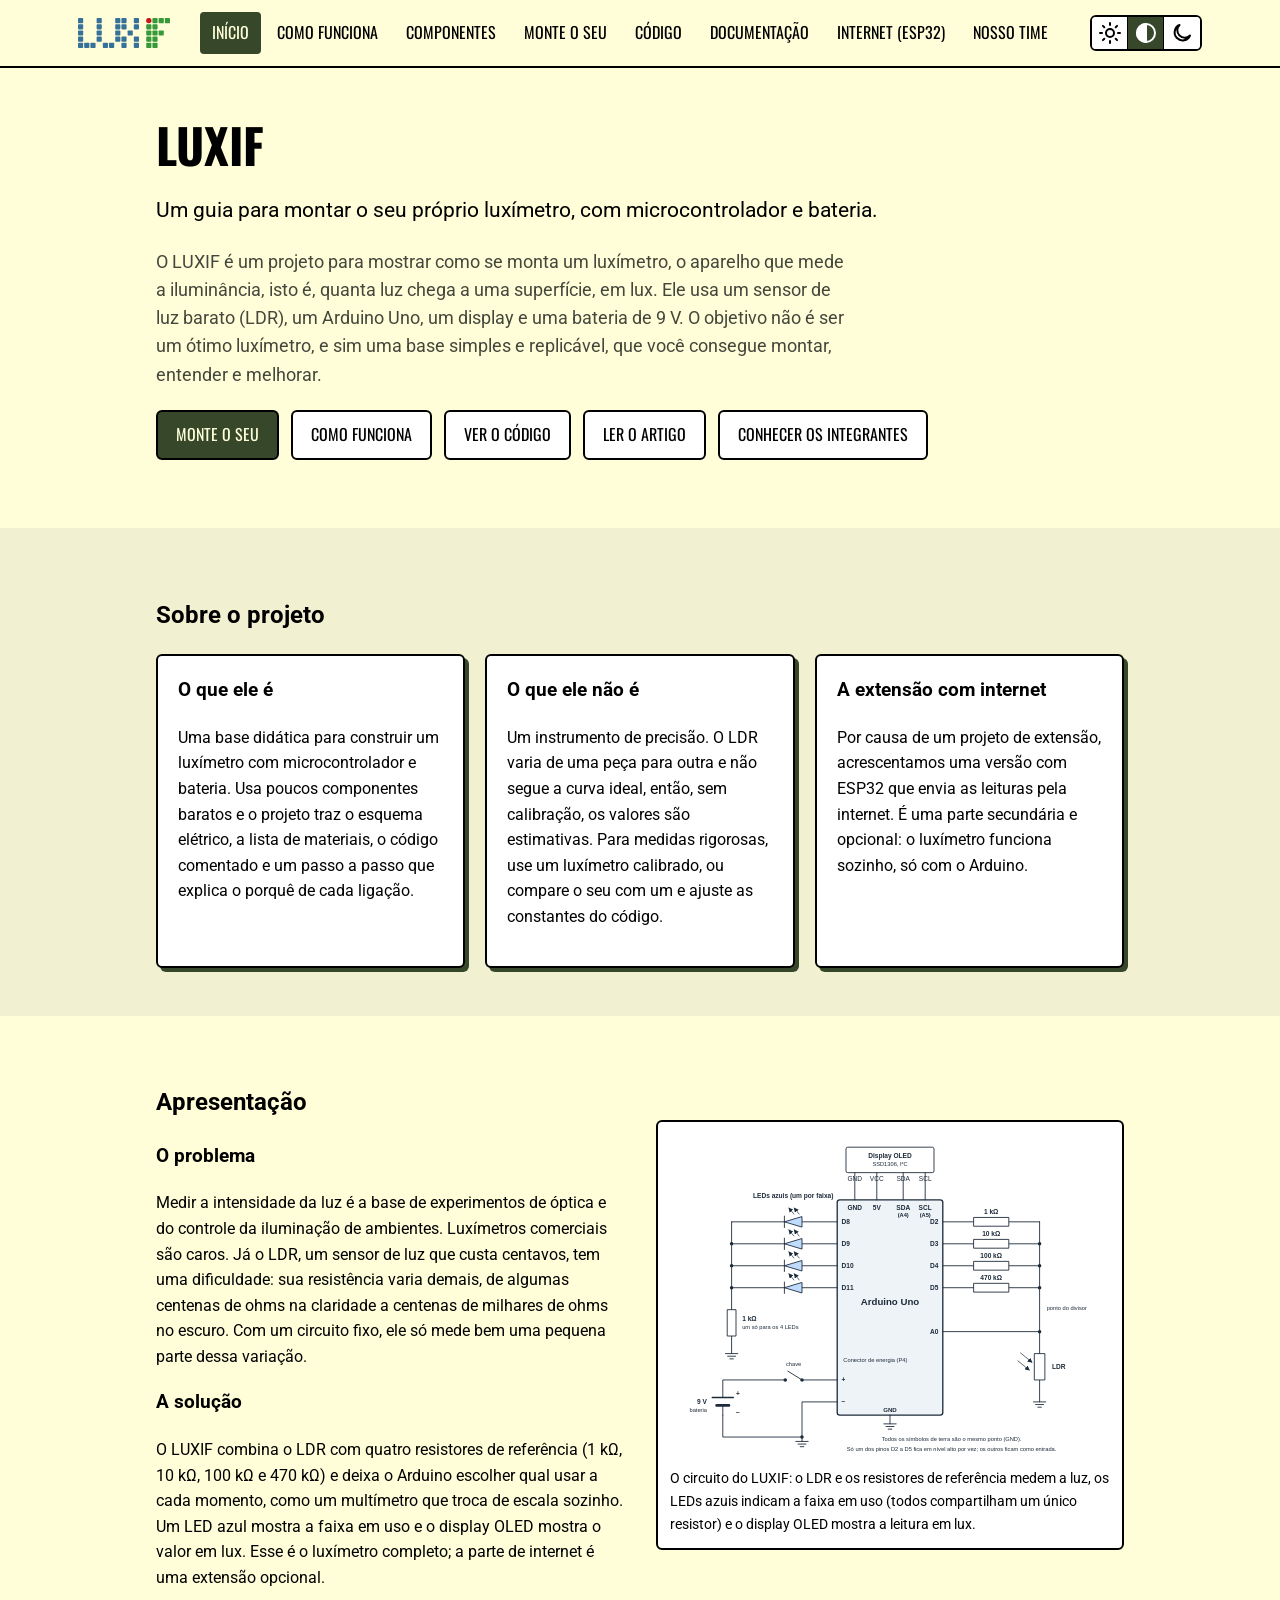
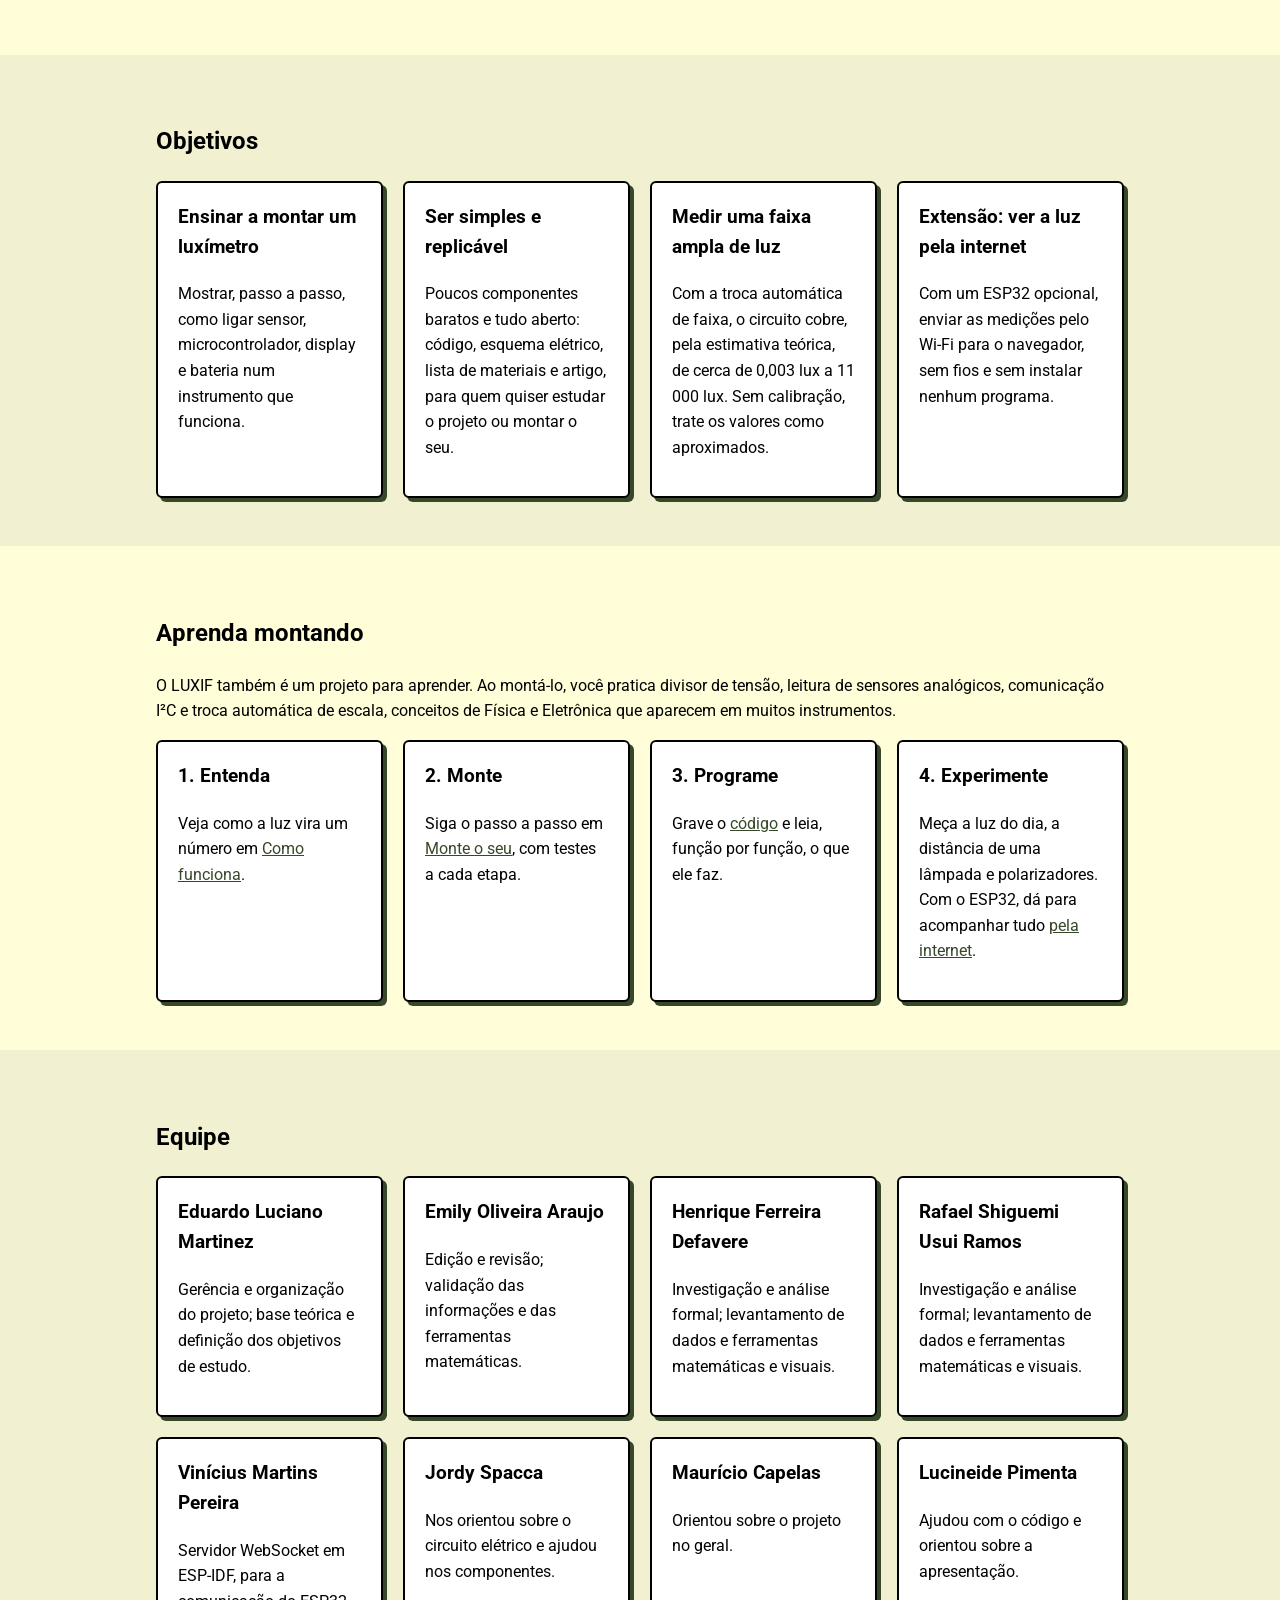
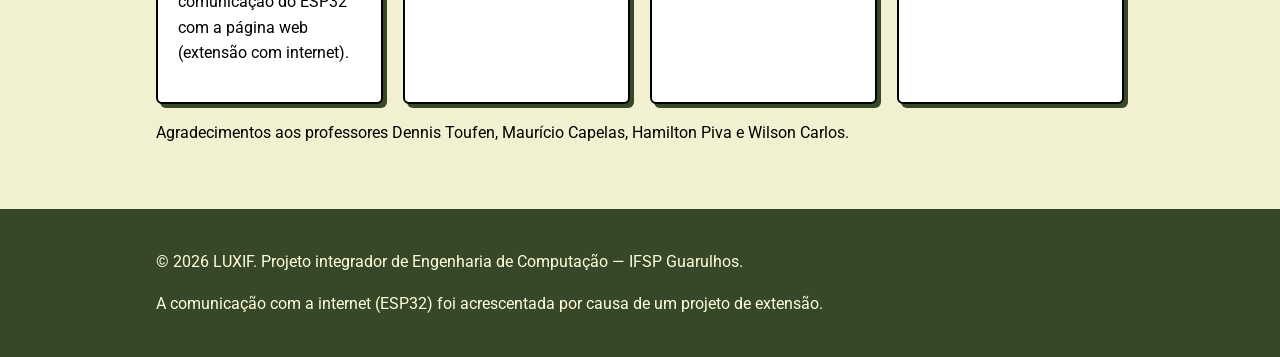
==== commit 7f8afd85: "Corrige nosso time" ====
--- a/index.html
+++ b/index.html
@@ -161,7 +161,7 @@
 					</article>
 					<article class="cartao">
 						<h3>Vinícius Martins Pereira</h3>
-						<p>Servidor WebSocket em ESP-IDF para a comunicação do ESP32 com a página web.</p>
+						<p>Servidor WebSocket em ESP-IDF, para a comunicação do ESP32 com a página web (extensão com internet).</p>
 					</article>
                     <article class="cartao">
 						<h3>Jordy Spacca</h3>
@@ -173,7 +173,7 @@
 					</article>
 					<article class="cartao">
 						<h3>Lucineide Pimenta</h3>
-						<p>Ajudou sobe o código e orientou sobre a apresentação.</p>
+						<p>Ajudou com o código e orientou sobre a apresentação.</p>
 					</article>
 				</div>
 				<p>Agradecimentos aos professores Dennis Toufen, Maurício Capelas, Hamilton Piva e Wilson Carlos.</p>
--- a/css/style.css
+++ b/css/style.css
@@ -293,6 +293,20 @@
 	margin-top: 0;
 }
 
+.cartao .foto {
+	display: block;
+	width: 100%;
+	aspect-ratio: 1 / 1;
+	object-fit: cover;
+	border: 2px solid var(--borda);
+	border-radius: 4px;
+	margin-bottom: 16px;
+}
+
+.cartao .foto[hidden] {
+	display: none;
+}
+
 .aviso {
 	padding: 16px 20px;
 	border: 2px solid var(--borda);
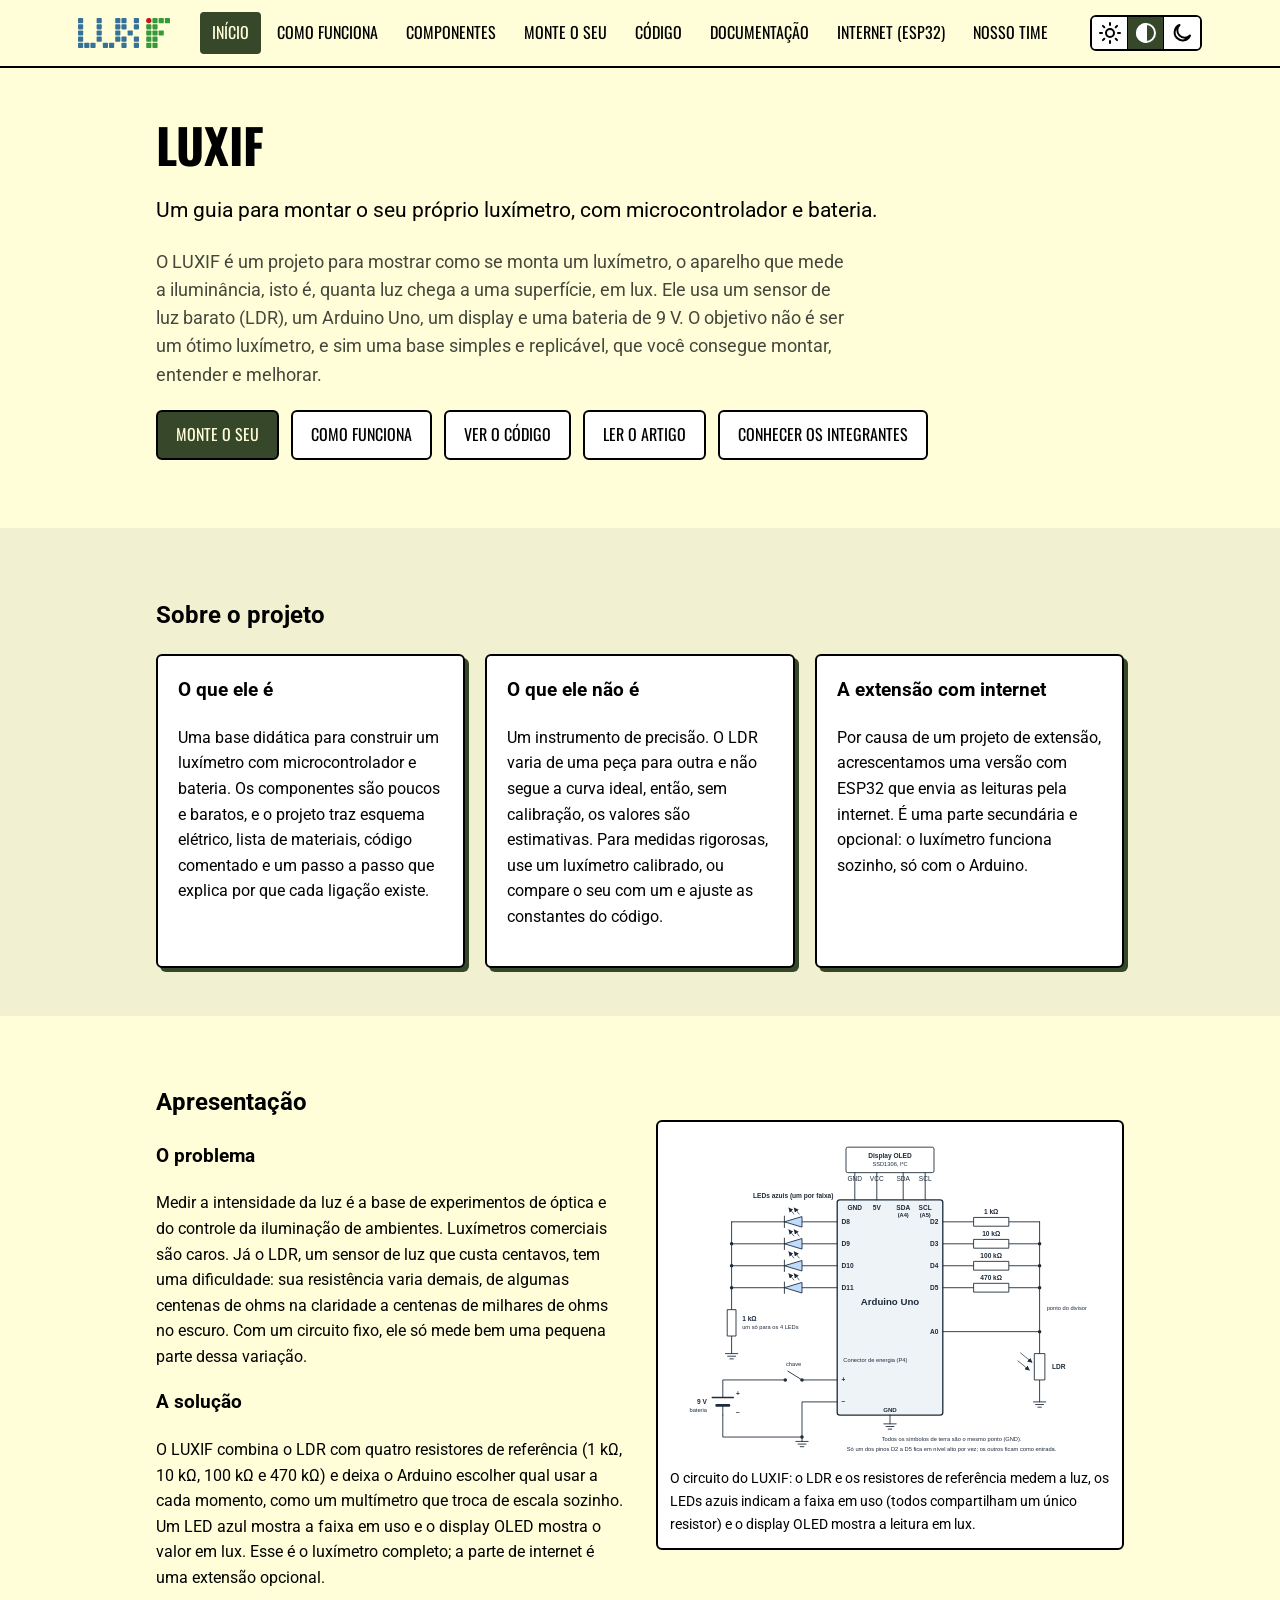
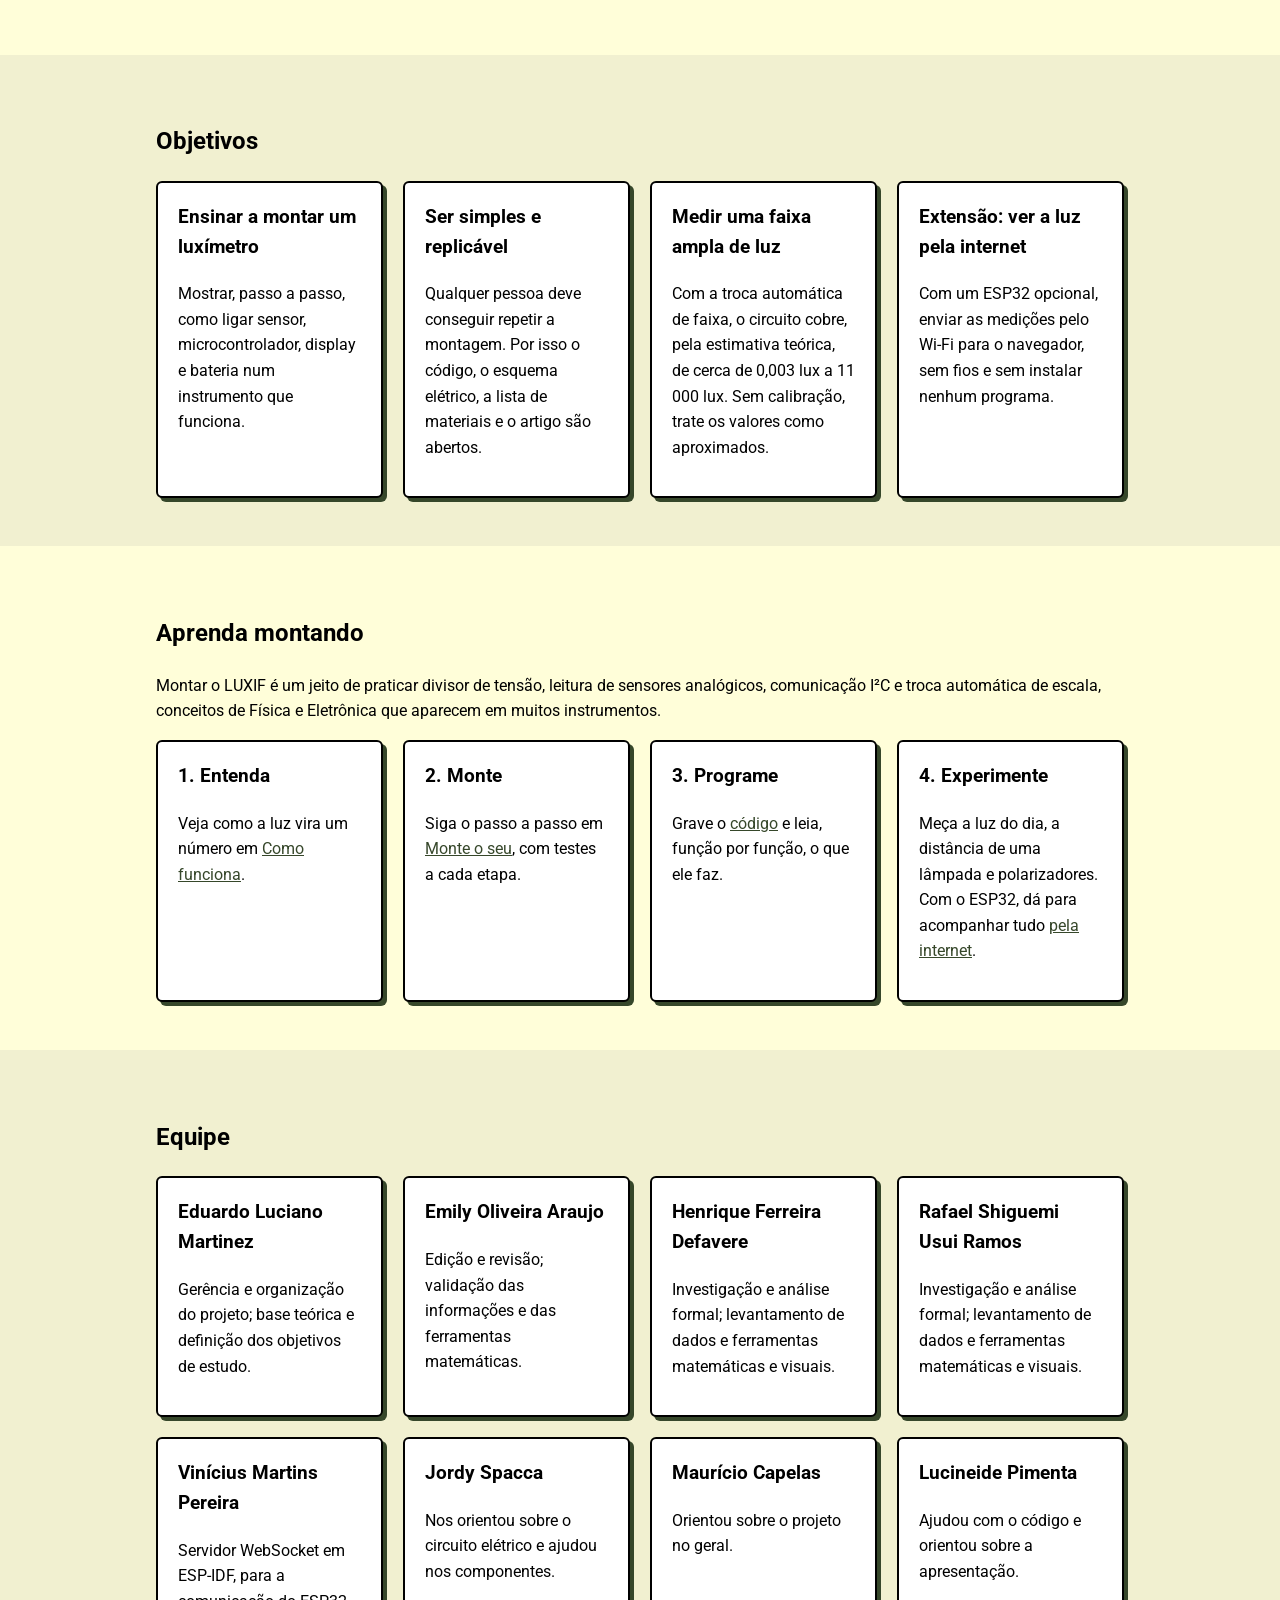
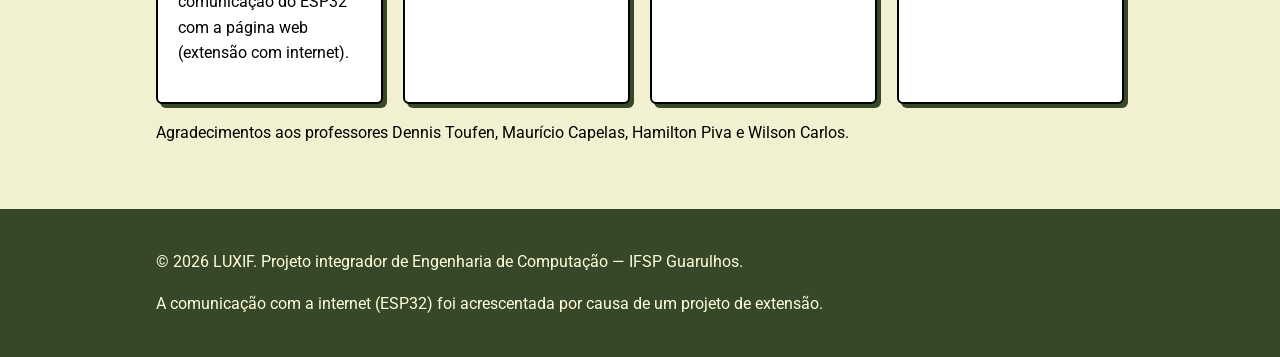
==== commit 9bfec81e: "Revisa o projeto" ====
--- a/index.html
+++ b/index.html
@@ -60,7 +60,7 @@
 				<div class="grade">
 					<article class="cartao">
 						<h3>O que ele é</h3>
-						<p>Uma base didática para construir um luxímetro com microcontrolador e bateria. Usa poucos componentes baratos e o projeto traz o esquema elétrico, a lista de materiais, o código comentado e um passo a passo que explica o porquê de cada ligação.</p>
+						<p>Uma base didática para construir um luxímetro com microcontrolador e bateria. Os componentes são poucos e baratos, e o projeto traz esquema elétrico, lista de materiais, código comentado e um passo a passo que explica por que cada ligação existe.</p>
 					</article>
 					<article class="cartao">
 						<h3>O que ele não é</h3>
@@ -100,7 +100,7 @@
 					</article>
 					<article class="cartao">
 						<h3>Ser simples e replicável</h3>
-						<p>Poucos componentes baratos e tudo aberto: código, esquema elétrico, lista de materiais e artigo, para quem quiser estudar o projeto ou montar o seu.</p>
+						<p>Qualquer pessoa deve conseguir repetir a montagem. Por isso o código, o esquema elétrico, a lista de materiais e o artigo são abertos.</p>
 					</article>
 					<article class="cartao">
 						<h3>Medir uma faixa ampla de luz</h3>
@@ -117,7 +117,7 @@
 		<section id="aprenda">
 			<div class="container">
 				<h2>Aprenda montando</h2>
-				<p>O LUXIF também é um projeto para aprender. Ao montá-lo, você pratica divisor de tensão, leitura de sensores analógicos, comunicação I²C e troca automática de escala, conceitos de Física e Eletrônica que aparecem em muitos instrumentos.</p>
+				<p>Montar o LUXIF é um jeito de praticar divisor de tensão, leitura de sensores analógicos, comunicação I²C e troca automática de escala, conceitos de Física e Eletrônica que aparecem em muitos instrumentos.</p>
 				<div class="grade">
 					<article class="cartao">
 						<h3>1. Entenda</h3>
--- a/css/style.css
+++ b/css/style.css
@@ -364,7 +364,12 @@
 	font-family: var(--fonte-titulo);
 }
 
+:not(pre) > code {
+	overflow-wrap: anywhere;
+}
+
 pre {
+	overflow-x: auto;
 	padding: 16px;
 	border-radius: 6px;
 	background: #1E2219;
@@ -578,6 +583,18 @@
 	align-items: center;
 }
 
+/* Em telas estreitas o cabeçalho acompanha a largura da tela, em vez de forçar 1000 px */
+@media (max-width: 1040px) {
+	header .painel {
+		min-width: 0;
+		width: 100%;
+		box-sizing: border-box;
+		padding-left: 16px;
+		padding-right: 16px;
+		gap: 12px 30px;
+	}
+}
+
 @media (max-width: 800px) {
 	nav {
 		order: 3;
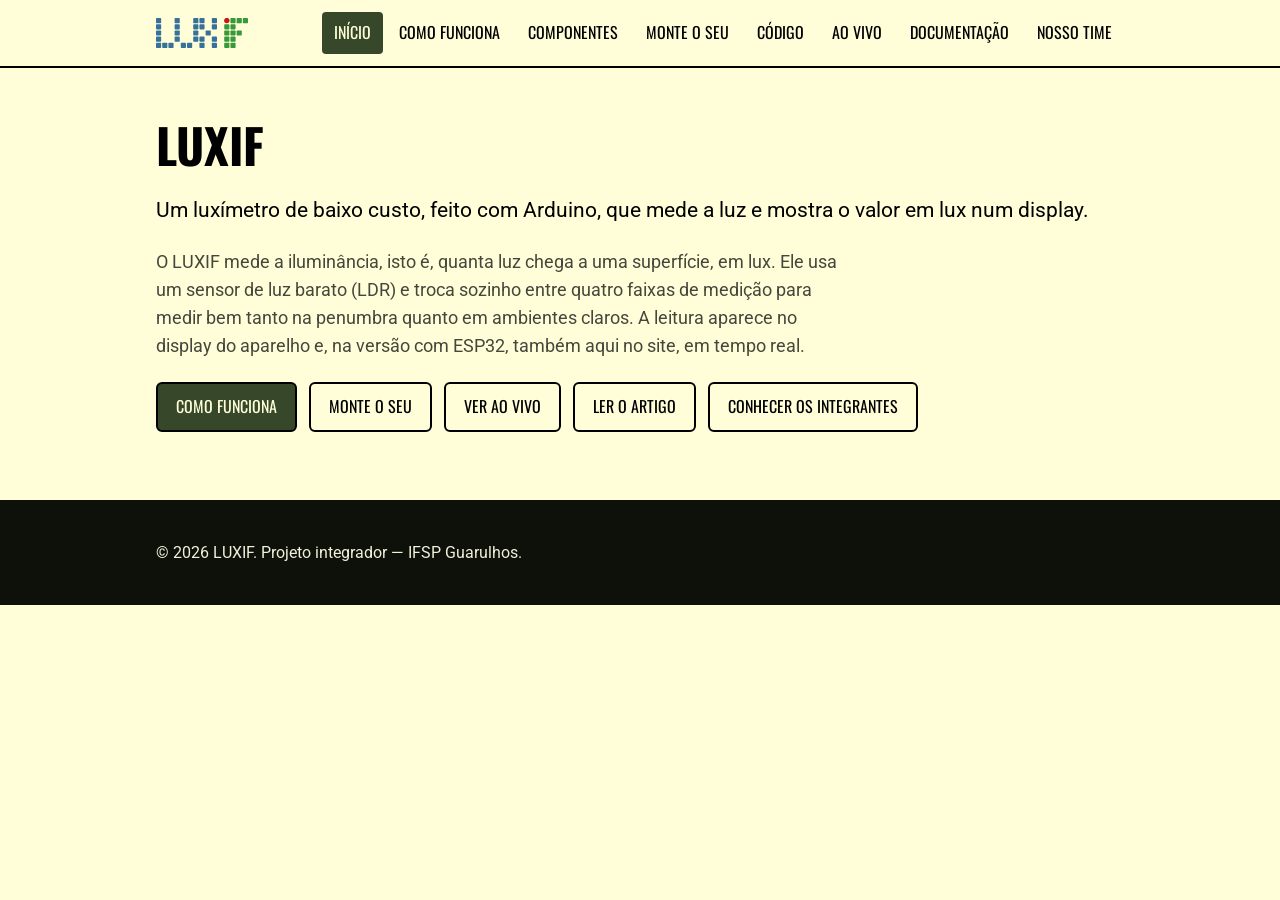
==== commit 41750b51: "atualizando conteudo da main" ====
--- a/index.html
+++ b/index.html
@@ -2,18 +2,15 @@
 <html lang="pt-BR">
 <head>
     <meta charset="UTF-8">
-    <meta name="viewport" content="width=device-width, initial-scale=1">
-	<title>LUXIF — monte o seu luxímetro</title>
-    <meta name="description" content="LUXIF: um guia para montar um luxímetro simples e replicável, com LDR, microcontrolador e bateria. Esquema, lista de materiais, código e passo a passo.">
+    <title>LUXIF</title>
 
     <link rel="icon" href="icones/icone.png" type="image/png">
 	<link href="https://fonts.googleapis.com/css2?family=Oswald:wght@500;700&amp;family=Roboto:wght@400;700&amp;display=swap" rel="stylesheet">
     <link rel="stylesheet" href="css/style.css">
-	<script src="js/tema.js"></script>
 </head>
 <body>
     <header>
-        <div class="painel">
+        <div class="container">
             <a href="index.html"><img class="logo" src="imagens/logo.svg" alt="Logo LUXIF — página inicial"></a>
             <nav>
                 <ul>
@@ -22,19 +19,11 @@
                     <li><a href="paginas/componentes.html">Componentes</a></li>
                     <li><a href="paginas/montagem.html">Monte o seu</a></li>
                     <li><a href="paginas/codigo.html">Código</a></li>
+                    <li><a href="paginas/ao-vivo.html">Ao vivo</a></li>
                     <li><a href="paginas/documentacao.html">Documentação</a></li>
-                    <li><a href="paginas/ao-vivo.html">Internet (ESP32)</a></li>
                     <li><a href="paginas/equipe.html">Nosso time</a></li>
                 </ul>
             </nav>
-			<div class="ferramentas">
-				<a class="indicador-luxif" href="paginas/ao-vivo.html" title="Leitura atual do LUXIF" hidden><span></span></a>
-				<div class="seletor-tema" role="group" aria-label="Tema do site">
-					<button type="button" data-escolha="claro" aria-pressed="false" aria-label="Tema claro" title="Tema claro"><img src="icones/claro.svg" alt="" class="icone"></button>
-					<button type="button" data-escolha="auto" aria-pressed="true" aria-label="Tema auto" title="Tema auto"><img src="icones/auto.svg" alt="" class="icone"></button>	
-					<button type="button" data-escolha="escuro" aria-pressed="false" aria-label="Tema escuro" title="Tema escuro"><img src="icones/escuro.svg" alt="" class="icone"></button>				
-				</div>
-			</div>
         </div>
     </header>
 
@@ -42,152 +31,23 @@
         <section class="abertura">
 			<div class="container">
 				<h1>LUXIF</h1>
-				<p class="subtitulo">Um guia para montar o seu próprio luxímetro, com microcontrolador e bateria.</p>
-				<p class="introducao">O LUXIF é um projeto para mostrar como se monta um luxímetro, o aparelho que mede a iluminância, isto é, quanta luz chega a uma superfície, em lux. Ele usa um sensor de luz barato (LDR), um Arduino Uno, um display e uma bateria de 9 V. O objetivo não é ser um ótimo luxímetro, e sim uma base simples e replicável, que você consegue montar, entender e melhorar.</p>
+				<p class="subtitulo">Um luxímetro de baixo custo, feito com Arduino, que mede a luz e mostra o valor em lux num display.</p>
+				<p class="introducao">O LUXIF mede a iluminância, isto é, quanta luz chega a uma superfície, em lux. Ele usa um sensor de luz barato (LDR) e troca sozinho entre quatro faixas de medição para medir bem tanto na penumbra quanto em ambientes claros. A leitura aparece no display do aparelho e, na versão com ESP32, também aqui no site, em tempo real.</p>
 				<p>
-					<a class="botao" href="paginas/montagem.html">Monte o seu</a>
-					<a class="botao secundario" href="paginas/funcionamento.html">Como funciona</a>
-					<a class="botao secundario" href="paginas/codigo.html">Ver o código</a>
+					<a class="botao" href="paginas/funcionamento.html">Como funciona</a>
+					<a class="botao secundario" href="paginas/montagem.html">Monte o seu</a>
+					<a class="botao secundario" href="paginas/ao-vivo.html">Ver ao vivo</a>
 					<a class="botao secundario" href="paginas/documentacao.html">Ler o artigo</a>
                     <a class="botao secundario" href="paginas/equipe.html">Conhecer os integrantes</a>
 				</p>
 			</div>
 		</section>
-
-		<section id="proposito">
-			<div class="container">
-				<h2>Sobre o projeto</h2>
-				<div class="grade">
-					<article class="cartao">
-						<h3>O que ele é</h3>
-						<p>Uma base didática para construir um luxímetro com microcontrolador e bateria. Os componentes são poucos e baratos, e o projeto traz esquema elétrico, lista de materiais, código comentado e um passo a passo que explica por que cada ligação existe.</p>
-					</article>
-					<article class="cartao">
-						<h3>O que ele não é</h3>
-						<p>Um instrumento de precisão. O LDR varia de uma peça para outra e não segue a curva ideal, então, sem calibração, os valores são estimativas. Para medidas rigorosas, use um luxímetro calibrado, ou compare o seu com um e ajuste as constantes do código.</p>
-					</article>
-					<article class="cartao">
-						<h3>A extensão com internet</h3>
-						<p>Por causa de um projeto de extensão, acrescentamos uma versão com ESP32 que envia as leituras pela internet. É uma parte secundária e opcional: o luxímetro funciona sozinho, só com o Arduino.</p>
-					</article>
-				</div>
-			</div>
-		</section>
-
-		<section id="apresentacao">
-			<div class="container duas-colunas">
-				<div>
-					<h2>Apresentação</h2>
-					<h3>O problema</h3>
-					<p>Medir a intensidade da luz é a base de experimentos de óptica e do controle da iluminação de ambientes. Luxímetros comerciais são caros. Já o LDR, um sensor de luz que custa centavos, tem uma dificuldade: sua resistência varia demais, de algumas centenas de ohms na claridade a centenas de milhares de ohms no escuro. Com um circuito fixo, ele só mede bem uma pequena parte dessa variação.</p>
-					<h3>A solução</h3>
-					<p>O LUXIF combina o LDR com quatro resistores de referência (1 kΩ, 10 kΩ, 100 kΩ e 470 kΩ) e deixa o Arduino escolher qual usar a cada momento, como um multímetro que troca de escala sozinho. Um LED azul mostra a faixa em uso e o display OLED mostra o valor em lux. Esse é o luxímetro completo; a parte de internet é uma extensão opcional.</p>
-				</div>
-				<figure>
-					<img src="imagens/esquema-eletrico.svg" alt="Esquema elétrico do LUXIF: Arduino Uno com o LDR, os quatro resistores de referência, os LEDs azuis com um resistor único, o display OLED e a alimentação por bateria de 9 V." width="1000" height="740">
-					<figcaption>O circuito do LUXIF: o LDR e os resistores de referência medem a luz, os LEDs azuis indicam a faixa em uso (todos compartilham um único resistor) e o display OLED mostra a leitura em lux.</figcaption>
-				</figure>
-			</div>
-		</section>
-
-        <section id="objetivos">
-			<div class="container">
-				<h2>Objetivos</h2>
-				<div class="grade">
-					<article class="cartao">
-						<h3>Ensinar a montar um luxímetro</h3>
-						<p>Mostrar, passo a passo, como ligar sensor, microcontrolador, display e bateria num instrumento que funciona.</p>
-					</article>
-					<article class="cartao">
-						<h3>Ser simples e replicável</h3>
-						<p>Qualquer pessoa deve conseguir repetir a montagem. Por isso o código, o esquema elétrico, a lista de materiais e o artigo são abertos.</p>
-					</article>
-					<article class="cartao">
-						<h3>Medir uma faixa ampla de luz</h3>
-						<p>Com a troca automática de faixa, o circuito cobre, pela estimativa teórica, de cerca de 0,003 lux a 11 000 lux. Sem calibração, trate os valores como aproximados.</p>
-					</article>
-					<article class="cartao">
-						<h3>Extensão: ver a luz pela internet</h3>
-						<p>Com um ESP32 opcional, enviar as medições pelo Wi-Fi para o navegador, sem fios e sem instalar nenhum programa.</p>
-					</article>
-				</div>
-			</div>
-		</section>
-
-		<section id="aprenda">
-			<div class="container">
-				<h2>Aprenda montando</h2>
-				<p>Montar o LUXIF é um jeito de praticar divisor de tensão, leitura de sensores analógicos, comunicação I²C e troca automática de escala, conceitos de Física e Eletrônica que aparecem em muitos instrumentos.</p>
-				<div class="grade">
-					<article class="cartao">
-						<h3>1. Entenda</h3>
-						<p>Veja como a luz vira um número em <a href="paginas/funcionamento.html">Como funciona</a>.</p>
-					</article>
-					<article class="cartao">
-						<h3>2. Monte</h3>
-						<p>Siga o passo a passo em <a href="paginas/montagem.html">Monte o seu</a>, com testes a cada etapa.</p>
-					</article>
-					<article class="cartao">
-						<h3>3. Programe</h3>
-						<p>Grave o <a href="paginas/codigo.html">código</a> e leia, função por função, o que ele faz.</p>
-					</article>
-					<article class="cartao">
-						<h3>4. Experimente</h3>
-						<p>Meça a luz do dia, a distância de uma lâmpada e polarizadores. Com o ESP32, dá para acompanhar tudo <a href="paginas/ao-vivo.html">pela internet</a>.</p>
-					</article>
-				</div>
-			</div>
-		</section>
-
-		<section id="equipe">
-			<div class="container">
-				<h2>Equipe</h2>
-				<div class="grade">
-					<article class="cartao">
-						<h3>Eduardo Luciano Martinez</h3>
-						<p>Gerência e organização do projeto; base teórica e definição dos objetivos de estudo.</p>
-					</article>
-					<article class="cartao">
-						<h3>Emily Oliveira Araujo</h3>
-						<p>Edição e revisão; validação das informações e das ferramentas matemáticas.</p>
-					</article>
-					<article class="cartao">
-						<h3>Henrique Ferreira Defavere</h3>
-						<p>Investigação e análise formal; levantamento de dados e ferramentas matemáticas e visuais.</p>
-					</article>
-					<article class="cartao">
-						<h3>Rafael Shiguemi Usui Ramos</h3>
-						<p>Investigação e análise formal; levantamento de dados e ferramentas matemáticas e visuais.</p>
-					</article>
-					<article class="cartao">
-						<h3>Vinícius Martins Pereira</h3>
-						<p>Servidor WebSocket em ESP-IDF, para a comunicação do ESP32 com a página web (extensão com internet).</p>
-					</article>
-                    <article class="cartao">
-						<h3>Jordy Spacca</h3>
-						<p>Nos orientou sobre o circuito elétrico e ajudou nos componentes.</p>
-					</article>
-					<article class="cartao">
-						<h3>Maurício Capelas</h3>
-						<p>Orientou sobre o projeto no geral.</p>
-					</article>
-					<article class="cartao">
-						<h3>Lucineide Pimenta</h3>
-						<p>Ajudou com o código e orientou sobre a apresentação.</p>
-					</article>
-				</div>
-				<p>Agradecimentos aos professores Dennis Toufen, Maurício Capelas, Hamilton Piva e Wilson Carlos.</p>
-			</div>
-			
-		</section>
     </main>
 
     <footer>
 		<div class="container">
-			<p>&copy; 2026 LUXIF. Projeto integrador de Engenharia de Computação — IFSP Guarulhos.</p>
-			<p>A comunicação com a internet (ESP32) foi acrescentada por causa de um projeto de extensão.</p>
+			<p>&copy; 2026 LUXIF. Projeto integrador — IFSP Guarulhos.</p>
 		</div>
 	</footer>
-	<script src="js/luxif.js"></script>
 </body>
 </html>
--- a/css/style.css
+++ b/css/style.css
@@ -1,4 +1,4 @@
-:root {
+:root{
 	--principal: #8D95C7;   /* roxo azulado claro */
 	--secundaria: #A5C78D;  /* verde claro */
 	--destaque: #36472A;    /* verde escuro: links e botões */
@@ -7,33 +7,13 @@
 	--fonte-titulo: "Oswald", sans-serif;
 	--fonte-texto: "Roboto", sans-serif;
 
-	--superficie: #FFFFFF;
-	--fundo-alternado: #F1F0D0;
+    --sobre-destaque: #FFFED9;
 	--borda: #000000;
-	--texto-suave: #45473C;
-	--sobre-destaque: #FFFED9;
-	--rodape-fundo: #36472A;
-	--rodape-texto: #FFFED9;
 
-	color-scheme: light;
-}
+    --texto-suave: #45473C;
 
-:root[data-tema="escuro"] {
-	--principal: #A9B0DD;
-	--secundaria: #A5C78D;
-	--destaque: #B9D9A2;
-	--fundo: #16180F;
-	--texto: #F2F1DC;
-
-	--superficie: #20231A;
-	--fundo-alternado: #1B1D14;
-	--borda: #5C604E;
-	--texto-suave: #C4C3AE;
-	--sobre-destaque: #16180F;
-	--rodape-fundo: #0E100A;
+    --rodape-fundo: #0E100A;
 	--rodape-texto: #F2F1DC;
-
-	color-scheme: dark;
 }
 
 *,
@@ -48,7 +28,6 @@
 	color: var(--texto);
 	font-family: var(--fonte-texto);
 	line-height: 1.6;
-	transition: background-color .4s, color .4s;
 }
 
 h1 {
@@ -65,11 +44,6 @@
 	height: auto;
 }
 
-:focus-visible {
-	outline: 3px solid var(--principal);
-	outline-offset: 2px;
-}
-
 section {
 	padding: 48px 0;
 }
@@ -80,31 +54,20 @@
 	padding: 0 16px;
 }
 
-section {
-	padding: 48px 0;
-}
-
-section:nth-of-type(even) {
-	background: var(--fundo-alternado);
-}
-
 /* Cabeçalho */
 
 header {
 	border-bottom: 2px solid var(--borda);
 }
 
-header .painel {
+header .container {
 	display: flex;
 	flex-wrap: wrap;
 	align-items: center;
-	width: fit-content;
-	min-width: 1000px;
 	justify-content: space-between;
-	gap: 30px;
+	gap: 12px;
 	padding-top: 12px;
 	padding-bottom: 12px;
-	margin: 0 auto;
 }
 
 .logo {
@@ -138,81 +101,6 @@
 }
 
 nav a[aria-current="page"] {
-	background: var(--destaque);
-	color: var(--sobre-destaque);
-}
-
-
-.ferramentas {
-	display: flex;
-	align-items: center;
-	gap: 10px;
-}
-
-.icone { 
-	width: 1.5rem; 
-	height: 1.5rem; 
-	display: block; 
-}
-
-/* Os SVGs são pretos. Botão ativo tem fundo escuro no tema claro e claro no tema escuro; o inativo é o contrário. */
-[data-tema="claro"] button[aria-pressed="true"] .icone,
-[data-tema="escuro"] button[aria-pressed="false"] .icone {
-	filter: invert(1);
-}
-
-.indicador-luxif {
-	display: inline-flex;
-	align-items: center;
-	gap: 6px;
-	padding: 4px 10px;
-	border: 2px solid var(--borda);
-	border-radius: 999px;
-	background: var(--superficie);
-	color: var(--texto);
-	font-size: .9rem;
-	font-weight: 700;
-	text-decoration: none;
-	white-space: nowrap;
-}
-
-.indicador-luxif[hidden] {
-	display: none;
-}
-
-.indicador-luxif::before {
-	content: "";
-	width: 8px;
-	height: 8px;
-	border-radius: 50%;
-	background: #2E8540;
-}
-
-.seletor-tema {
-	display: inline-flex;
-	border: 2px solid var(--borda);
-	border-radius: 6px;
-	overflow: hidden;
-}
-
-.seletor-tema button {
-	display: grid;
-	place-items: center;
-	width: 36px;
-	height: 32px;
-	padding: 0;
-	border: 0;
-	border-right: 1px solid var(--borda);
-	background: var(--superficie);
-	color: var(--texto);
-	cursor: pointer;
-}
-
-.seletor-tema button:last-child {
-	border-right: 0;
-}
-
-.seletor-tema button[aria-pressed="true"] {
 	background: var(--destaque);
 	color: var(--sobre-destaque);
 }
@@ -273,343 +161,4 @@
 .botao.secundario:hover {
     opacity: .60;
     background-color: var(--principal);
-}
-
-.grade {
-	display: grid;
-	grid-template-columns: repeat(auto-fit, minmax(220px, 1fr));
-	gap: 20px;
-}
-
-.cartao {
-	background: var(--superficie);
-	border: 2px solid var(--borda);
-	border-radius: 6px;
-	padding: 20px;
-	box-shadow: 4px 4px 0 var(--destaque);
-}
-
-.cartao h3 {
-	margin-top: 0;
-}
-
-.cartao .foto {
-	display: block;
-	width: 100%;
-	aspect-ratio: 1 / 1;
-	object-fit: cover;
-	border: 2px solid var(--borda);
-	border-radius: 4px;
-	margin-bottom: 16px;
-}
-
-.cartao .foto[hidden] {
-	display: none;
-}
-
-.aviso {
-	padding: 16px 20px;
-	border: 2px solid var(--borda);
-	border-left: 8px solid var(--principal);
-	border-radius: 6px;
-	background: var(--superficie);
-}
-
-.formula {
-	padding: 16px;
-	border: 2px dashed var(--borda);
-	border-radius: 6px;
-	background: var(--superficie);
-	font-family: monospace;
-	font-size: 1.2rem;
-	text-align: center;
-}
-
-figure {
-	margin: 0;
-	padding: 12px;
-	border: 2px solid var(--borda);
-	border-radius: 6px;
-	background: var(--superficie);
-}
-
-figure img {
-	display: block;
-	margin: 0 auto;
-	background: #FFFFFF;
-}
-
-figcaption {
-	margin-top: 8px;
-	font-size: .9rem;
-}
-
-table {
-	width: 100%;
-	border-collapse: collapse;
-	background: var(--superficie);
-}
-
-th,
-td {
-	padding: 10px 12px;
-	border: 1px solid var(--borda);
-	text-align: left;
-	vertical-align: top;
-}
-
-thead th {
-	background: var(--principal);
-	color: #000000;
-	font-family: var(--fonte-titulo);
-}
-
-:not(pre) > code {
-	overflow-wrap: anywhere;
-}
-
-pre {
-	overflow-x: auto;
-	padding: 16px;
-	border-radius: 6px;
-	background: #1E2219;
-	color: #EEF0E4;
-	line-height: 1.5;
-}
-
-
-.grafico {
-	background: var(--superficie);
-	border: 2px solid var(--borda);
-	border-radius: 6px;
-	padding: 24px;
-	box-shadow: 4px 4px 0 var(--destaque);
-}
-
-.conexao {
-	display: flex;
-	flex-wrap: wrap;
-	align-items: center;
-	gap: 8px;
-}
-
-.conexao > label,
-.campo-endereco label,
-.modos legend {
-	width: 100%;
-	padding: 0;
-	font-family: var(--fonte-titulo);
-	text-transform: uppercase;
-}
-
-.modos {
-	display: flex;
-	flex-wrap: wrap;
-	gap: 6px 20px;
-	width: 100%;
-	margin: 0 0 8px;
-	padding: 0;
-	border: 0;
-}
-
-.modos label {
-	display: inline-flex;
-	align-items: center;
-	gap: 6px;
-	cursor: pointer;
-}
-
-input[type="radio"] {
-	width: 18px;
-	height: 18px;
-	accent-color: var(--destaque);
-}
-
-.campo-endereco {
-	display: flex;
-	flex-wrap: wrap;
-	gap: 8px;
-	width: 100%;
-}
-
-.campo-endereco[hidden] {
-	display: none;
-}
-
-input[type="text"] {
-	flex: 1;
-	min-width: 220px;
-	min-height: 44px;
-	padding: 8px 12px;
-	border: 2px solid var(--borda);
-	border-radius: 6px;
-	background: var(--fundo);
-	color: var(--texto);
-	font: inherit;
-}
-
-.estado {
-	display: flex;
-	align-items: center;
-	gap: 8px;
-	margin: 16px 0 0;
-	color: var(--texto-suave);
-}
-
-.estado::before {
-	content: "";
-	flex: none;
-	width: 12px;
-	height: 12px;
-	border: 2px solid var(--borda);
-	border-radius: 50%;
-	background: #9A9A9A;
-}
-
-.estado[data-estado="conectado"]::before {
-	background: #2E8540;
-}
-
-.estado[data-estado="simulando"]::before {
-	background: #F2B705;
-}
-
-.estado[data-estado="conectando"]::before,
-.estado[data-estado="aguardando"]::before {
-	background: #8D95C7;
-}
-
-.estado[data-estado="erro"] {
-	color: var(--alerta);
-}
-
-.estado[data-estado="erro"]::before {
-	background: var(--alerta);
-}
-
-.leitura-principal {
-	margin: 24px 0 4px;
-	font-family: var(--fonte-titulo);
-	font-size: clamp(3rem, 12vw, 5rem);
-	line-height: 1;
-}
-
-.leitura-principal small {
-	font-size: .4em;
-	color: var(--texto-suave);
-}
-
-.nivel-luz {
-	margin: 0 0 20px;
-	color: var(--texto-suave);
-	font-size: 1.1rem;
-}
-
-.leituras {
-	display: grid;
-	grid-template-columns: repeat(auto-fit, minmax(130px, 1fr));
-	gap: 12px;
-}
-
-.leituras div {
-	padding: 10px 14px;
-	border: 2px solid var(--borda);
-	border-radius: 6px;
-	background: var(--fundo);
-}
-
-.leituras span {
-	display: block;
-	font-size: .8rem;
-	text-transform: uppercase;
-	color: var(--texto-suave);
-}
-
-.leituras strong {
-	font-size: 1.3rem;
-}
-
-.historico {
-	display: flex;
-	align-items: flex-end;
-	gap: 3px;
-	height: 140px;
-	margin-top: 20px;
-	padding: 8px;
-	border: 2px solid var(--borda);
-	border-radius: 6px;
-	background: var(--fundo);
-}
-
-.historico span {
-	flex: 1;
-	min-height: 2px;
-	border-radius: 2px 2px 0 0;
-	background: var(--principal);
-}
-
-.historico span.atual {
-	background: var(--destaque);
-}
-
-.legenda-historico {
-	display: flex;
-	justify-content: space-between;
-	margin: 6px 0 0;
-	font-size: .85rem;
-	color: var(--texto-suave);
-}
-
-.registro {
-	max-height: 220px;
-	overflow-y: auto;
-	margin-top: 12px;
-	font-size: .85rem;
-}
-
-details summary {
-	cursor: pointer;
-	font-family: var(--fonte-titulo);
-	text-transform: uppercase;
-}
-
-
-/* Responsividade */
-
-.duas-colunas {
-	display: grid;
-	grid-template-columns: 1fr 1fr;
-	gap: 32px;
-	align-items: center;
-}
-
-/* Em telas estreitas o cabeçalho acompanha a largura da tela, em vez de forçar 1000 px */
-@media (max-width: 1040px) {
-	header .painel {
-		min-width: 0;
-		width: 100%;
-		box-sizing: border-box;
-		padding-left: 16px;
-		padding-right: 16px;
-		gap: 12px 30px;
-	}
-}
-
-@media (max-width: 800px) {
-	nav {
-		order: 3;
-		width: 100%;
-	}
-
-	.duas-colunas {
-		grid-template-columns: minmax(0, 1fr);
-	}
-
-	.abertura h1 {
-		font-size: 2.2rem;
-	}
-}
-
-.tabela-rolagem {
-	overflow-x: auto;
-}
+}
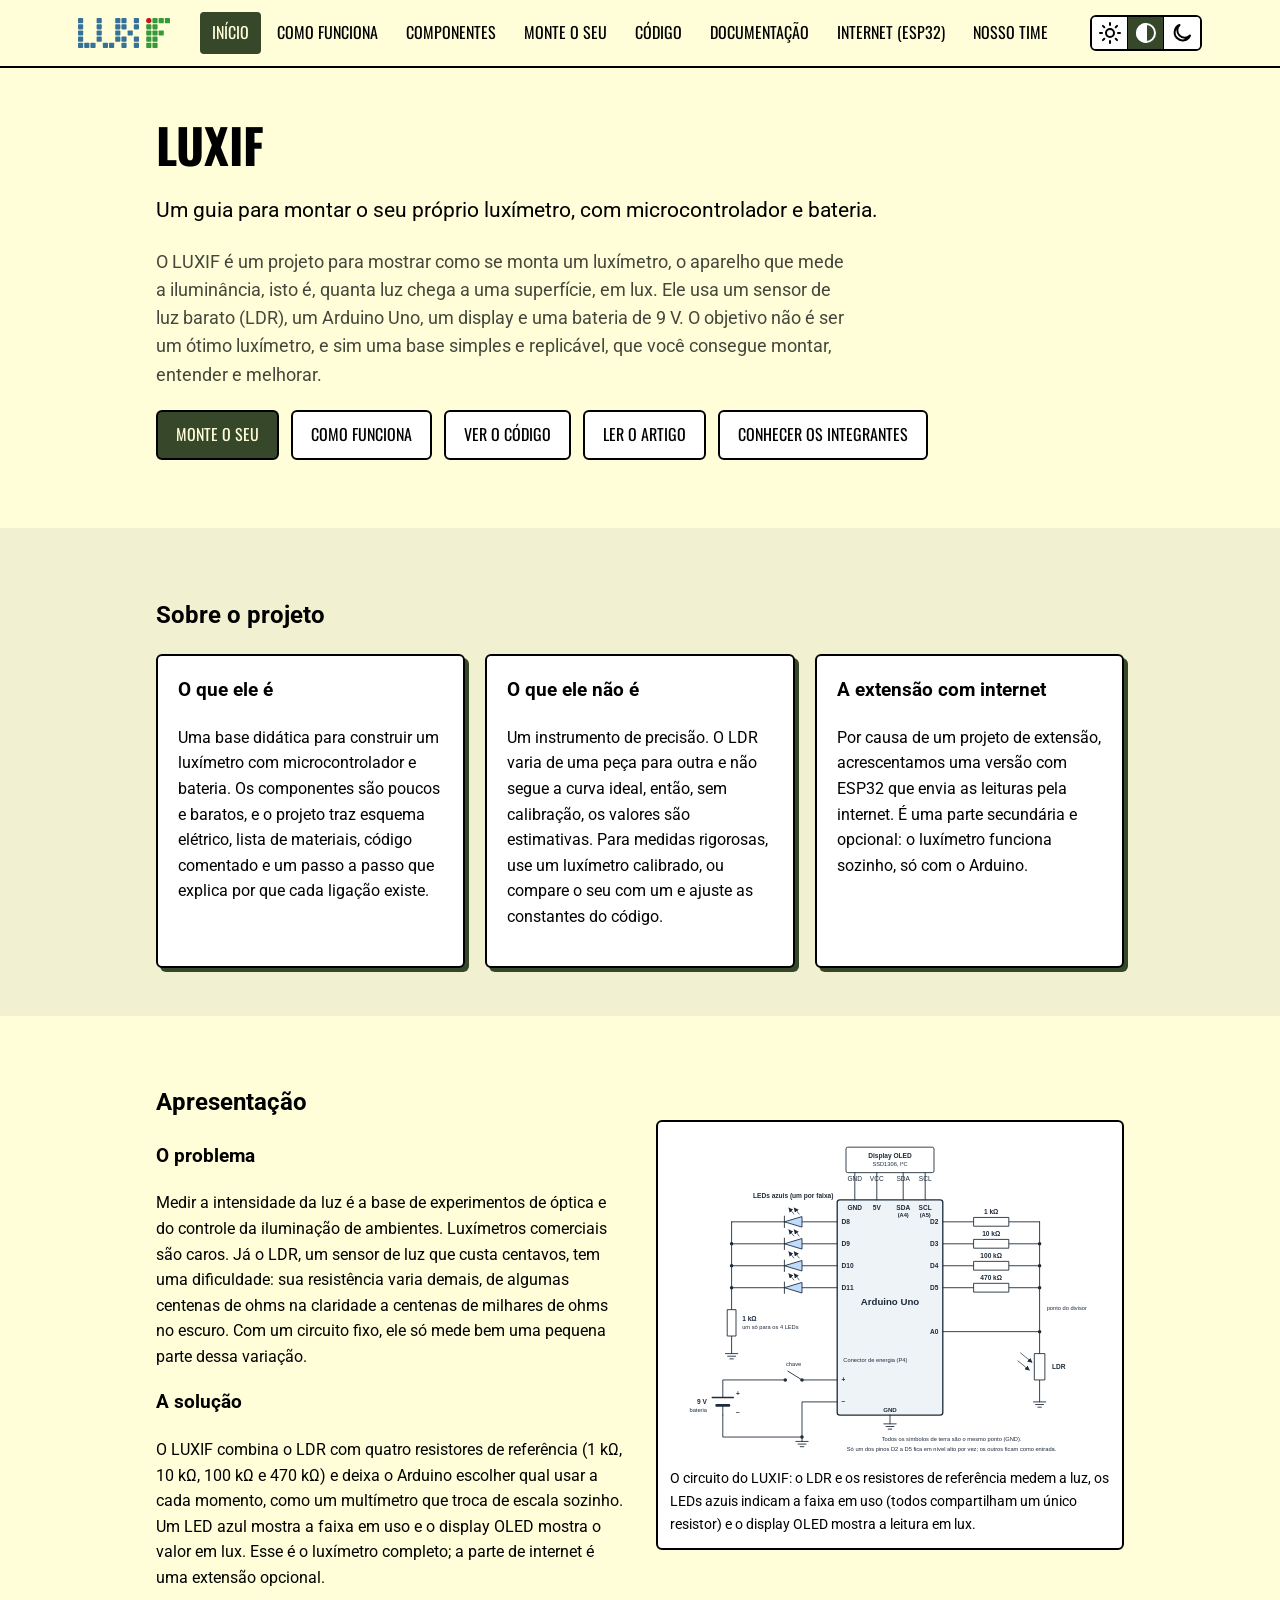
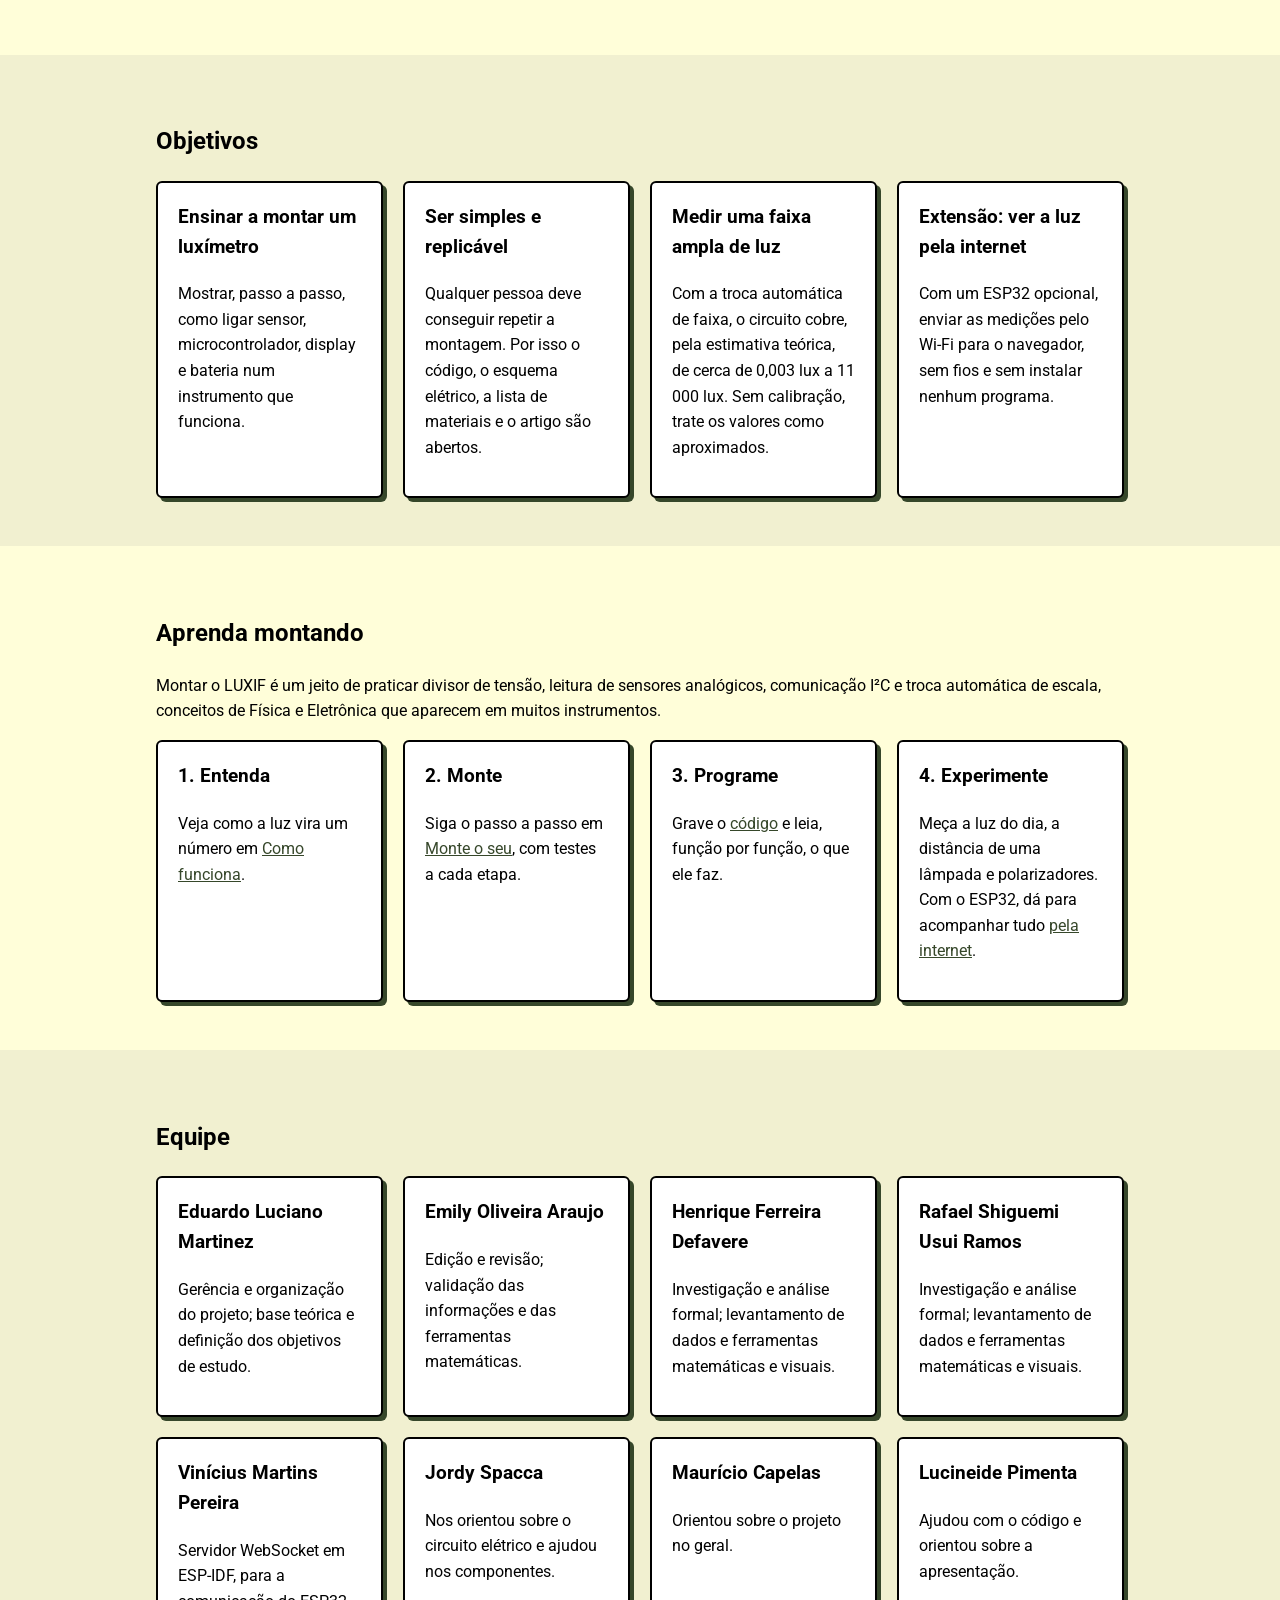
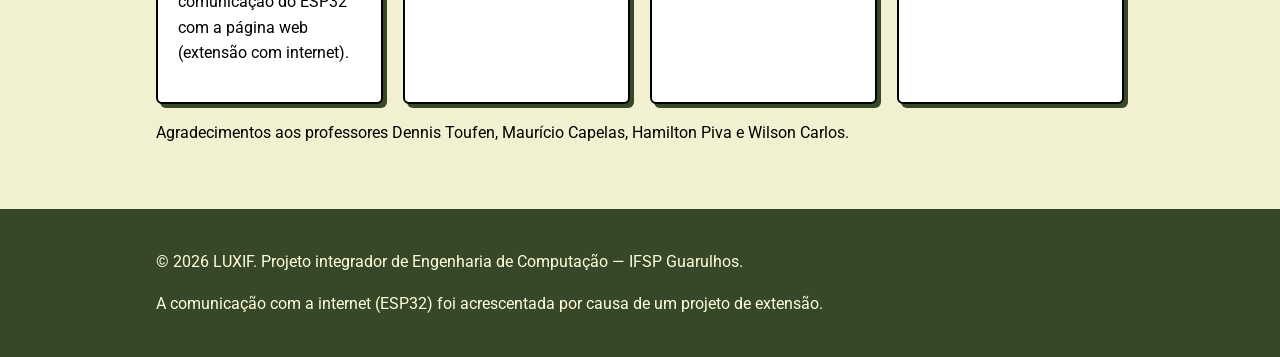
==== commit 163f3a32: "adicionando imagens da equipe" ====
--- a/index.html
+++ b/index.html
@@ -2,15 +2,18 @@
 <html lang="pt-BR">
 <head>
     <meta charset="UTF-8">
-    <title>LUXIF</title>
+    <meta name="viewport" content="width=device-width, initial-scale=1">
+	<title>LUXIF — monte o seu luxímetro</title>
+    <meta name="description" content="LUXIF: um guia para montar um luxímetro simples e replicável, com LDR, microcontrolador e bateria. Esquema, lista de materiais, código e passo a passo.">
 
     <link rel="icon" href="icones/icone.png" type="image/png">
 	<link href="https://fonts.googleapis.com/css2?family=Oswald:wght@500;700&amp;family=Roboto:wght@400;700&amp;display=swap" rel="stylesheet">
     <link rel="stylesheet" href="css/style.css">
+	<script src="js/tema.js"></script>
 </head>
 <body>
     <header>
-        <div class="container">
+        <div class="painel">
             <a href="index.html"><img class="logo" src="imagens/logo.svg" alt="Logo LUXIF — página inicial"></a>
             <nav>
                 <ul>
@@ -19,11 +22,19 @@
                     <li><a href="paginas/componentes.html">Componentes</a></li>
                     <li><a href="paginas/montagem.html">Monte o seu</a></li>
                     <li><a href="paginas/codigo.html">Código</a></li>
-                    <li><a href="paginas/ao-vivo.html">Ao vivo</a></li>
                     <li><a href="paginas/documentacao.html">Documentação</a></li>
+                    <li><a href="paginas/ao-vivo.html">Internet (ESP32)</a></li>
                     <li><a href="paginas/equipe.html">Nosso time</a></li>
                 </ul>
             </nav>
+			<div class="ferramentas">
+				<a class="indicador-luxif" href="paginas/ao-vivo.html" title="Leitura atual do LUXIF" hidden><span></span></a>
+				<div class="seletor-tema" role="group" aria-label="Tema do site">
+					<button type="button" data-escolha="claro" aria-pressed="false" aria-label="Tema claro" title="Tema claro"><img src="icones/claro.svg" alt="" class="icone"></button>
+					<button type="button" data-escolha="auto" aria-pressed="true" aria-label="Tema auto" title="Tema auto"><img src="icones/auto.svg" alt="" class="icone"></button>	
+					<button type="button" data-escolha="escuro" aria-pressed="false" aria-label="Tema escuro" title="Tema escuro"><img src="icones/escuro.svg" alt="" class="icone"></button>				
+				</div>
+			</div>
         </div>
     </header>
 
@@ -31,23 +42,152 @@
         <section class="abertura">
 			<div class="container">
 				<h1>LUXIF</h1>
-				<p class="subtitulo">Um luxímetro de baixo custo, feito com Arduino, que mede a luz e mostra o valor em lux num display.</p>
-				<p class="introducao">O LUXIF mede a iluminância, isto é, quanta luz chega a uma superfície, em lux. Ele usa um sensor de luz barato (LDR) e troca sozinho entre quatro faixas de medição para medir bem tanto na penumbra quanto em ambientes claros. A leitura aparece no display do aparelho e, na versão com ESP32, também aqui no site, em tempo real.</p>
+				<p class="subtitulo">Um guia para montar o seu próprio luxímetro, com microcontrolador e bateria.</p>
+				<p class="introducao">O LUXIF é um projeto para mostrar como se monta um luxímetro, o aparelho que mede a iluminância, isto é, quanta luz chega a uma superfície, em lux. Ele usa um sensor de luz barato (LDR), um Arduino Uno, um display e uma bateria de 9 V. O objetivo não é ser um ótimo luxímetro, e sim uma base simples e replicável, que você consegue montar, entender e melhorar.</p>
 				<p>
-					<a class="botao" href="paginas/funcionamento.html">Como funciona</a>
-					<a class="botao secundario" href="paginas/montagem.html">Monte o seu</a>
-					<a class="botao secundario" href="paginas/ao-vivo.html">Ver ao vivo</a>
+					<a class="botao" href="paginas/montagem.html">Monte o seu</a>
+					<a class="botao secundario" href="paginas/funcionamento.html">Como funciona</a>
+					<a class="botao secundario" href="paginas/codigo.html">Ver o código</a>
 					<a class="botao secundario" href="paginas/documentacao.html">Ler o artigo</a>
                     <a class="botao secundario" href="paginas/equipe.html">Conhecer os integrantes</a>
 				</p>
 			</div>
 		</section>
+
+		<section id="proposito">
+			<div class="container">
+				<h2>Sobre o projeto</h2>
+				<div class="grade">
+					<article class="cartao">
+						<h3>O que ele é</h3>
+						<p>Uma base didática para construir um luxímetro com microcontrolador e bateria. Os componentes são poucos e baratos, e o projeto traz esquema elétrico, lista de materiais, código comentado e um passo a passo que explica por que cada ligação existe.</p>
+					</article>
+					<article class="cartao">
+						<h3>O que ele não é</h3>
+						<p>Um instrumento de precisão. O LDR varia de uma peça para outra e não segue a curva ideal, então, sem calibração, os valores são estimativas. Para medidas rigorosas, use um luxímetro calibrado, ou compare o seu com um e ajuste as constantes do código.</p>
+					</article>
+					<article class="cartao">
+						<h3>A extensão com internet</h3>
+						<p>Por causa de um projeto de extensão, acrescentamos uma versão com ESP32 que envia as leituras pela internet. É uma parte secundária e opcional: o luxímetro funciona sozinho, só com o Arduino.</p>
+					</article>
+				</div>
+			</div>
+		</section>
+
+		<section id="apresentacao">
+			<div class="container duas-colunas">
+				<div>
+					<h2>Apresentação</h2>
+					<h3>O problema</h3>
+					<p>Medir a intensidade da luz é a base de experimentos de óptica e do controle da iluminação de ambientes. Luxímetros comerciais são caros. Já o LDR, um sensor de luz que custa centavos, tem uma dificuldade: sua resistência varia demais, de algumas centenas de ohms na claridade a centenas de milhares de ohms no escuro. Com um circuito fixo, ele só mede bem uma pequena parte dessa variação.</p>
+					<h3>A solução</h3>
+					<p>O LUXIF combina o LDR com quatro resistores de referência (1 kΩ, 10 kΩ, 100 kΩ e 470 kΩ) e deixa o Arduino escolher qual usar a cada momento, como um multímetro que troca de escala sozinho. Um LED azul mostra a faixa em uso e o display OLED mostra o valor em lux. Esse é o luxímetro completo; a parte de internet é uma extensão opcional.</p>
+				</div>
+				<figure>
+					<img src="imagens/esquema-eletrico.svg" alt="Esquema elétrico do LUXIF: Arduino Uno com o LDR, os quatro resistores de referência, os LEDs azuis com um resistor único, o display OLED e a alimentação por bateria de 9 V." width="1000" height="740">
+					<figcaption>O circuito do LUXIF: o LDR e os resistores de referência medem a luz, os LEDs azuis indicam a faixa em uso (todos compartilham um único resistor) e o display OLED mostra a leitura em lux.</figcaption>
+				</figure>
+			</div>
+		</section>
+
+        <section id="objetivos">
+			<div class="container">
+				<h2>Objetivos</h2>
+				<div class="grade">
+					<article class="cartao">
+						<h3>Ensinar a montar um luxímetro</h3>
+						<p>Mostrar, passo a passo, como ligar sensor, microcontrolador, display e bateria num instrumento que funciona.</p>
+					</article>
+					<article class="cartao">
+						<h3>Ser simples e replicável</h3>
+						<p>Qualquer pessoa deve conseguir repetir a montagem. Por isso o código, o esquema elétrico, a lista de materiais e o artigo são abertos.</p>
+					</article>
+					<article class="cartao">
+						<h3>Medir uma faixa ampla de luz</h3>
+						<p>Com a troca automática de faixa, o circuito cobre, pela estimativa teórica, de cerca de 0,003 lux a 11 000 lux. Sem calibração, trate os valores como aproximados.</p>
+					</article>
+					<article class="cartao">
+						<h3>Extensão: ver a luz pela internet</h3>
+						<p>Com um ESP32 opcional, enviar as medições pelo Wi-Fi para o navegador, sem fios e sem instalar nenhum programa.</p>
+					</article>
+				</div>
+			</div>
+		</section>
+
+		<section id="aprenda">
+			<div class="container">
+				<h2>Aprenda montando</h2>
+				<p>Montar o LUXIF é um jeito de praticar divisor de tensão, leitura de sensores analógicos, comunicação I²C e troca automática de escala, conceitos de Física e Eletrônica que aparecem em muitos instrumentos.</p>
+				<div class="grade">
+					<article class="cartao">
+						<h3>1. Entenda</h3>
+						<p>Veja como a luz vira um número em <a href="paginas/funcionamento.html">Como funciona</a>.</p>
+					</article>
+					<article class="cartao">
+						<h3>2. Monte</h3>
+						<p>Siga o passo a passo em <a href="paginas/montagem.html">Monte o seu</a>, com testes a cada etapa.</p>
+					</article>
+					<article class="cartao">
+						<h3>3. Programe</h3>
+						<p>Grave o <a href="paginas/codigo.html">código</a> e leia, função por função, o que ele faz.</p>
+					</article>
+					<article class="cartao">
+						<h3>4. Experimente</h3>
+						<p>Meça a luz do dia, a distância de uma lâmpada e polarizadores. Com o ESP32, dá para acompanhar tudo <a href="paginas/ao-vivo.html">pela internet</a>.</p>
+					</article>
+				</div>
+			</div>
+		</section>
+
+		<section id="equipe">
+			<div class="container">
+				<h2>Equipe</h2>
+				<div class="grade">
+					<article class="cartao">
+						<h3>Eduardo Luciano Martinez</h3>
+						<p>Gerência e organização do projeto; base teórica e definição dos objetivos de estudo.</p>
+					</article>
+					<article class="cartao">
+						<h3>Emily Oliveira Araujo</h3>
+						<p>Edição e revisão; validação das informações e das ferramentas matemáticas.</p>
+					</article>
+					<article class="cartao">
+						<h3>Henrique Ferreira Defavere</h3>
+						<p>Investigação e análise formal; levantamento de dados e ferramentas matemáticas e visuais.</p>
+					</article>
+					<article class="cartao">
+						<h3>Rafael Shiguemi Usui Ramos</h3>
+						<p>Investigação e análise formal; levantamento de dados e ferramentas matemáticas e visuais.</p>
+					</article>
+					<article class="cartao">
+						<h3>Vinícius Martins Pereira</h3>
+						<p>Servidor WebSocket em ESP-IDF, para a comunicação do ESP32 com a página web (extensão com internet).</p>
+					</article>
+                    <article class="cartao">
+						<h3>Jordy Spacca</h3>
+						<p>Nos orientou sobre o circuito elétrico e ajudou nos componentes.</p>
+					</article>
+					<article class="cartao">
+						<h3>Maurício Capelas</h3>
+						<p>Orientou sobre o projeto no geral.</p>
+					</article>
+					<article class="cartao">
+						<h3>Lucineide Pimenta</h3>
+						<p>Ajudou com o código e orientou sobre a apresentação.</p>
+					</article>
+				</div>
+				<p>Agradecimentos aos professores Dennis Toufen, Maurício Capelas, Hamilton Piva e Wilson Carlos.</p>
+			</div>
+			
+		</section>
     </main>
 
     <footer>
 		<div class="container">
-			<p>&copy; 2026 LUXIF. Projeto integrador — IFSP Guarulhos.</p>
+			<p>&copy; 2026 LUXIF. Projeto integrador de Engenharia de Computação — IFSP Guarulhos.</p>
+			<p>A comunicação com a internet (ESP32) foi acrescentada por causa de um projeto de extensão.</p>
 		</div>
 	</footer>
+	<script src="js/luxif.js"></script>
 </body>
 </html>
--- a/css/style.css
+++ b/css/style.css
@@ -1,4 +1,4 @@
-:root{
+:root {
 	--principal: #8D95C7;   /* roxo azulado claro */
 	--secundaria: #A5C78D;  /* verde claro */
 	--destaque: #36472A;    /* verde escuro: links e botões */
@@ -7,13 +7,33 @@
 	--fonte-titulo: "Oswald", sans-serif;
 	--fonte-texto: "Roboto", sans-serif;
 
-    --sobre-destaque: #FFFED9;
+	--superficie: #FFFFFF;
+	--fundo-alternado: #F1F0D0;
 	--borda: #000000;
-
-    --texto-suave: #45473C;
-
-    --rodape-fundo: #0E100A;
+	--texto-suave: #45473C;
+	--sobre-destaque: #FFFED9;
+	--rodape-fundo: #36472A;
+	--rodape-texto: #FFFED9;
+
+	color-scheme: light;
+}
+
+:root[data-tema="escuro"] {
+	--principal: #A9B0DD;
+	--secundaria: #A5C78D;
+	--destaque: #B9D9A2;
+	--fundo: #16180F;
+	--texto: #F2F1DC;
+
+	--superficie: #20231A;
+	--fundo-alternado: #1B1D14;
+	--borda: #5C604E;
+	--texto-suave: #C4C3AE;
+	--sobre-destaque: #16180F;
+	--rodape-fundo: #0E100A;
 	--rodape-texto: #F2F1DC;
+
+	color-scheme: dark;
 }
 
 *,
@@ -28,6 +48,7 @@
 	color: var(--texto);
 	font-family: var(--fonte-texto);
 	line-height: 1.6;
+	transition: background-color .4s, color .4s;
 }
 
 h1 {
@@ -42,6 +63,11 @@
 img {
 	max-width: 100%;
 	height: auto;
+}
+
+:focus-visible {
+	outline: 3px solid var(--principal);
+	outline-offset: 2px;
 }
 
 section {
@@ -54,20 +80,31 @@
 	padding: 0 16px;
 }
 
+section {
+	padding: 48px 0;
+}
+
+section:nth-of-type(even) {
+	background: var(--fundo-alternado);
+}
+
 /* Cabeçalho */
 
 header {
 	border-bottom: 2px solid var(--borda);
 }
 
-header .container {
+header .painel {
 	display: flex;
 	flex-wrap: wrap;
 	align-items: center;
+	width: fit-content;
+	min-width: 1000px;
 	justify-content: space-between;
-	gap: 12px;
+	gap: 30px;
 	padding-top: 12px;
 	padding-bottom: 12px;
+	margin: 0 auto;
 }
 
 .logo {
@@ -105,6 +142,81 @@
 	color: var(--sobre-destaque);
 }
 
+
+.ferramentas {
+	display: flex;
+	align-items: center;
+	gap: 10px;
+}
+
+.icone { 
+	width: 1.5rem; 
+	height: 1.5rem; 
+	display: block; 
+}
+
+/* Os SVGs são pretos. Botão ativo tem fundo escuro no tema claro e claro no tema escuro; o inativo é o contrário. */
+[data-tema="claro"] button[aria-pressed="true"] .icone,
+[data-tema="escuro"] button[aria-pressed="false"] .icone {
+	filter: invert(1);
+}
+
+.indicador-luxif {
+	display: inline-flex;
+	align-items: center;
+	gap: 6px;
+	padding: 4px 10px;
+	border: 2px solid var(--borda);
+	border-radius: 999px;
+	background: var(--superficie);
+	color: var(--texto);
+	font-size: .9rem;
+	font-weight: 700;
+	text-decoration: none;
+	white-space: nowrap;
+}
+
+.indicador-luxif[hidden] {
+	display: none;
+}
+
+.indicador-luxif::before {
+	content: "";
+	width: 8px;
+	height: 8px;
+	border-radius: 50%;
+	background: #2E8540;
+}
+
+.seletor-tema {
+	display: inline-flex;
+	border: 2px solid var(--borda);
+	border-radius: 6px;
+	overflow: hidden;
+}
+
+.seletor-tema button {
+	display: grid;
+	place-items: center;
+	width: 36px;
+	height: 32px;
+	padding: 0;
+	border: 0;
+	border-right: 1px solid var(--borda);
+	background: var(--superficie);
+	color: var(--texto);
+	cursor: pointer;
+}
+
+.seletor-tema button:last-child {
+	border-right: 0;
+}
+
+.seletor-tema button[aria-pressed="true"] {
+	background: var(--destaque);
+	color: var(--sobre-destaque);
+}
+
 /* Rodapé */
 
 footer {
@@ -161,4 +273,343 @@
 .botao.secundario:hover {
     opacity: .60;
     background-color: var(--principal);
-}+}
+
+.grade {
+	display: grid;
+	grid-template-columns: repeat(auto-fit, minmax(220px, 1fr));
+	gap: 20px;
+}
+
+.cartao {
+	background: var(--superficie);
+	border: 2px solid var(--borda);
+	border-radius: 6px;
+	padding: 20px;
+	box-shadow: 4px 4px 0 var(--destaque);
+}
+
+.cartao h3 {
+	margin-top: 0;
+}
+
+.cartao .foto {
+	display: block;
+	width: 100%;
+	aspect-ratio: 1 / 1;
+	object-fit: cover;
+	border: 2px solid var(--borda);
+	border-radius: 4px;
+	margin-bottom: 16px;
+}
+
+.cartao .foto[hidden] {
+	display: none;
+}
+
+.aviso {
+	padding: 16px 20px;
+	border: 2px solid var(--borda);
+	border-left: 8px solid var(--principal);
+	border-radius: 6px;
+	background: var(--superficie);
+}
+
+.formula {
+	padding: 16px;
+	border: 2px dashed var(--borda);
+	border-radius: 6px;
+	background: var(--superficie);
+	font-family: monospace;
+	font-size: 1.2rem;
+	text-align: center;
+}
+
+figure {
+	margin: 0;
+	padding: 12px;
+	border: 2px solid var(--borda);
+	border-radius: 6px;
+	background: var(--superficie);
+}
+
+figure img {
+	display: block;
+	margin: 0 auto;
+	background: #FFFFFF;
+}
+
+figcaption {
+	margin-top: 8px;
+	font-size: .9rem;
+}
+
+table {
+	width: 100%;
+	border-collapse: collapse;
+	background: var(--superficie);
+}
+
+th,
+td {
+	padding: 10px 12px;
+	border: 1px solid var(--borda);
+	text-align: left;
+	vertical-align: top;
+}
+
+thead th {
+	background: var(--principal);
+	color: #000000;
+	font-family: var(--fonte-titulo);
+}
+
+:not(pre) > code {
+	overflow-wrap: anywhere;
+}
+
+pre {
+	overflow-x: auto;
+	padding: 16px;
+	border-radius: 6px;
+	background: #1E2219;
+	color: #EEF0E4;
+	line-height: 1.5;
+}
+
+
+.grafico {
+	background: var(--superficie);
+	border: 2px solid var(--borda);
+	border-radius: 6px;
+	padding: 24px;
+	box-shadow: 4px 4px 0 var(--destaque);
+}
+
+.conexao {
+	display: flex;
+	flex-wrap: wrap;
+	align-items: center;
+	gap: 8px;
+}
+
+.conexao > label,
+.campo-endereco label,
+.modos legend {
+	width: 100%;
+	padding: 0;
+	font-family: var(--fonte-titulo);
+	text-transform: uppercase;
+}
+
+.modos {
+	display: flex;
+	flex-wrap: wrap;
+	gap: 6px 20px;
+	width: 100%;
+	margin: 0 0 8px;
+	padding: 0;
+	border: 0;
+}
+
+.modos label {
+	display: inline-flex;
+	align-items: center;
+	gap: 6px;
+	cursor: pointer;
+}
+
+input[type="radio"] {
+	width: 18px;
+	height: 18px;
+	accent-color: var(--destaque);
+}
+
+.campo-endereco {
+	display: flex;
+	flex-wrap: wrap;
+	gap: 8px;
+	width: 100%;
+}
+
+.campo-endereco[hidden] {
+	display: none;
+}
+
+input[type="text"] {
+	flex: 1;
+	min-width: 220px;
+	min-height: 44px;
+	padding: 8px 12px;
+	border: 2px solid var(--borda);
+	border-radius: 6px;
+	background: var(--fundo);
+	color: var(--texto);
+	font: inherit;
+}
+
+.estado {
+	display: flex;
+	align-items: center;
+	gap: 8px;
+	margin: 16px 0 0;
+	color: var(--texto-suave);
+}
+
+.estado::before {
+	content: "";
+	flex: none;
+	width: 12px;
+	height: 12px;
+	border: 2px solid var(--borda);
+	border-radius: 50%;
+	background: #9A9A9A;
+}
+
+.estado[data-estado="conectado"]::before {
+	background: #2E8540;
+}
+
+.estado[data-estado="simulando"]::before {
+	background: #F2B705;
+}
+
+.estado[data-estado="conectando"]::before,
+.estado[data-estado="aguardando"]::before {
+	background: #8D95C7;
+}
+
+.estado[data-estado="erro"] {
+	color: var(--alerta);
+}
+
+.estado[data-estado="erro"]::before {
+	background: var(--alerta);
+}
+
+.leitura-principal {
+	margin: 24px 0 4px;
+	font-family: var(--fonte-titulo);
+	font-size: clamp(3rem, 12vw, 5rem);
+	line-height: 1;
+}
+
+.leitura-principal small {
+	font-size: .4em;
+	color: var(--texto-suave);
+}
+
+.nivel-luz {
+	margin: 0 0 20px;
+	color: var(--texto-suave);
+	font-size: 1.1rem;
+}
+
+.leituras {
+	display: grid;
+	grid-template-columns: repeat(auto-fit, minmax(130px, 1fr));
+	gap: 12px;
+}
+
+.leituras div {
+	padding: 10px 14px;
+	border: 2px solid var(--borda);
+	border-radius: 6px;
+	background: var(--fundo);
+}
+
+.leituras span {
+	display: block;
+	font-size: .8rem;
+	text-transform: uppercase;
+	color: var(--texto-suave);
+}
+
+.leituras strong {
+	font-size: 1.3rem;
+}
+
+.historico {
+	display: flex;
+	align-items: flex-end;
+	gap: 3px;
+	height: 140px;
+	margin-top: 20px;
+	padding: 8px;
+	border: 2px solid var(--borda);
+	border-radius: 6px;
+	background: var(--fundo);
+}
+
+.historico span {
+	flex: 1;
+	min-height: 2px;
+	border-radius: 2px 2px 0 0;
+	background: var(--principal);
+}
+
+.historico span.atual {
+	background: var(--destaque);
+}
+
+.legenda-historico {
+	display: flex;
+	justify-content: space-between;
+	margin: 6px 0 0;
+	font-size: .85rem;
+	color: var(--texto-suave);
+}
+
+.registro {
+	max-height: 220px;
+	overflow-y: auto;
+	margin-top: 12px;
+	font-size: .85rem;
+}
+
+details summary {
+	cursor: pointer;
+	font-family: var(--fonte-titulo);
+	text-transform: uppercase;
+}
+
+
+/* Responsividade */
+
+.duas-colunas {
+	display: grid;
+	grid-template-columns: 1fr 1fr;
+	gap: 32px;
+	align-items: center;
+}
+
+/* Em telas estreitas o cabeçalho acompanha a largura da tela, em vez de forçar 1000 px */
+@media (max-width: 1040px) {
+	header .painel {
+		min-width: 0;
+		width: 100%;
+		box-sizing: border-box;
+		padding-left: 16px;
+		padding-right: 16px;
+		gap: 12px 30px;
+	}
+}
+
+@media (max-width: 800px) {
+	nav {
+		order: 3;
+		width: 100%;
+	}
+
+	.duas-colunas {
+		grid-template-columns: minmax(0, 1fr);
+	}
+
+	.abertura h1 {
+		font-size: 2.2rem;
+	}
+}
+
+.tabela-rolagem {
+	overflow-x: auto;
+}
